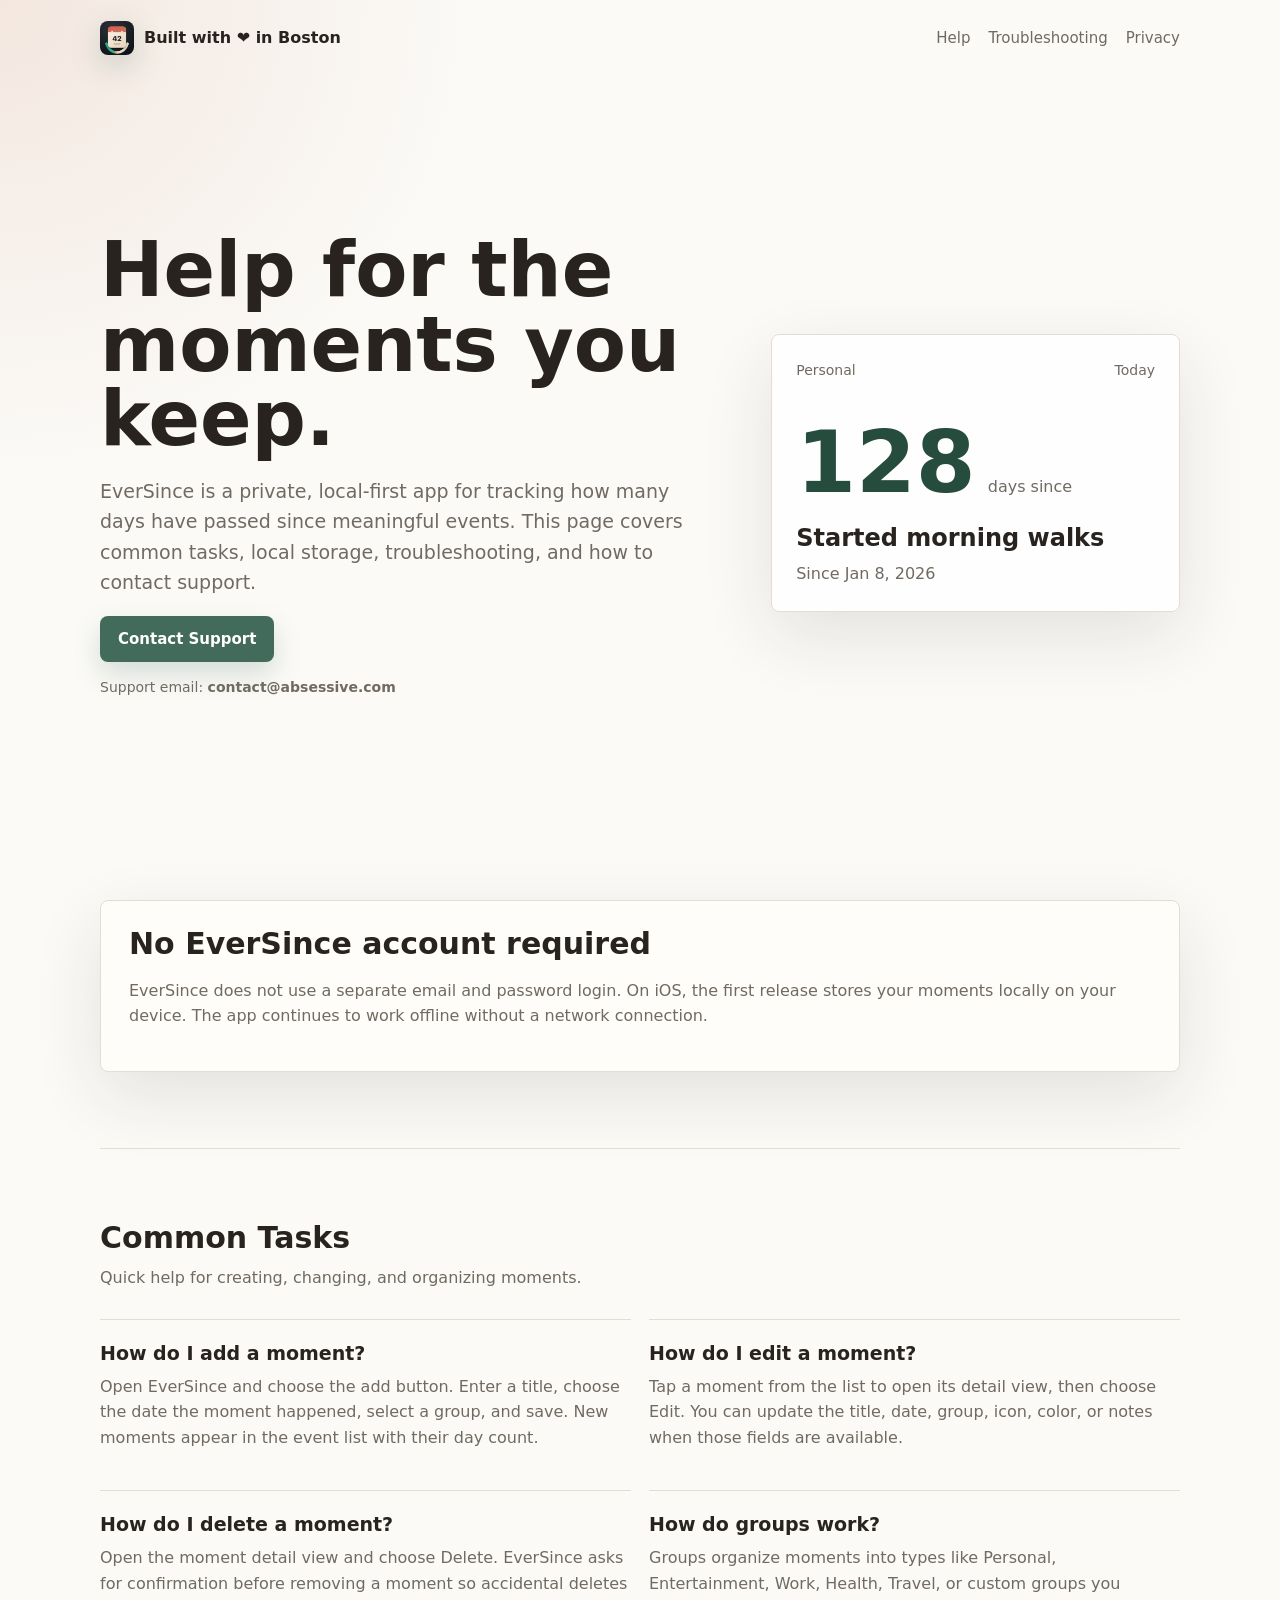
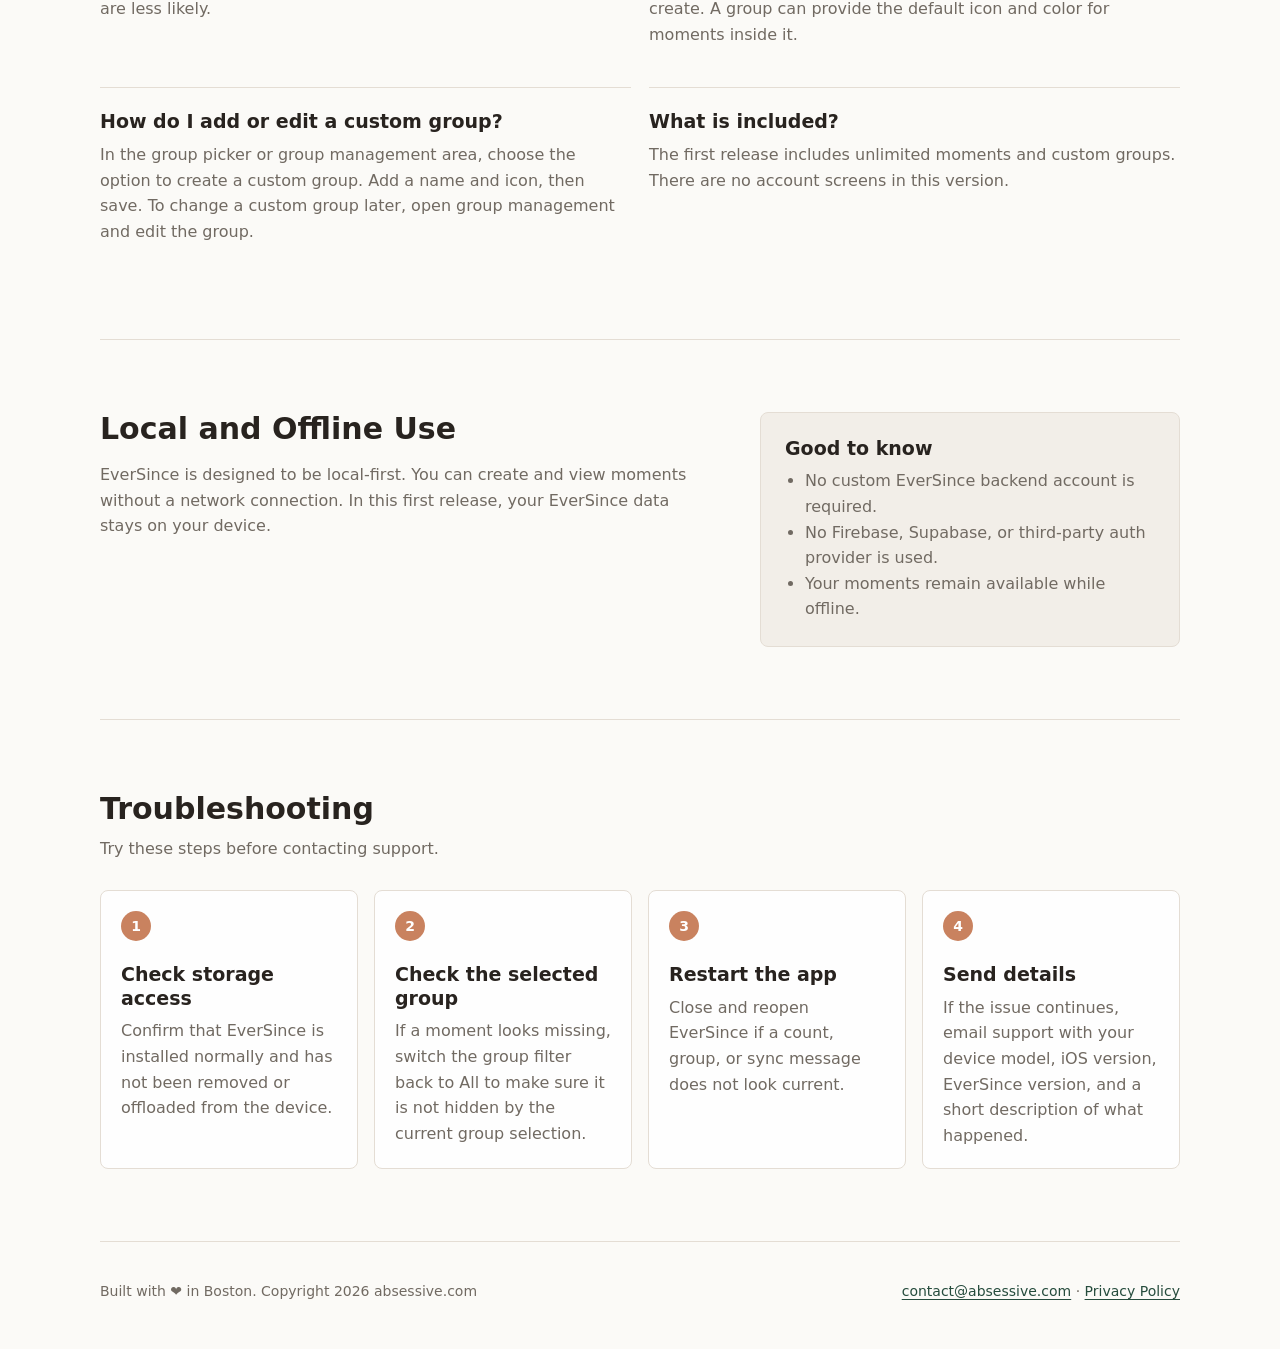
==== index.html @ 7d90e930 "Add EverSince support site" ====
<!doctype html>
<html lang="en">
  <head>
    <meta charset="utf-8">
    <meta name="viewport" content="width=device-width, initial-scale=1">
    <title>Built with Love in Boston</title>
    <meta
      name="description"
      content="Support, FAQs, troubleshooting, and privacy information for EverSince."
    >
    <link rel="icon" type="image/png" href="assets/app-icon.png">
    <link rel="apple-touch-icon" href="assets/app-icon.png">
    <link rel="stylesheet" href="styles.css">
  </head>
  <body>
    <header class="site-header">
      <a class="brand" href="index.html" aria-label="Home">
        <img class="brand-mark" src="assets/app-icon.png" alt="" aria-hidden="true">
        <span>Built with ❤️ in Boston</span>
      </a>
      <nav class="site-nav" aria-label="Support navigation">
        <a href="#help">Help</a>
        <a href="#troubleshooting">Troubleshooting</a>
        <a href="privacy.html">Privacy</a>
      </nav>
    </header>

    <main>
      <section class="hero">
        <div class="hero-copy">
          <h1>Help for the moments you keep.</h1>
          <p>
            EverSince is a private, local-first app for tracking how many days
            have passed since meaningful events. This page covers common tasks,
            local storage, troubleshooting, and how to contact support.
          </p>
          <a class="button" href="mailto:contact@absessive.com">Contact Support</a>
          <p class="support-note">
            Support email: <strong>contact@absessive.com</strong>
          </p>
        </div>
        <div class="app-card" aria-label="Example EverSince event summary">
          <div class="app-card-header">
            <span>Personal</span>
            <span>Today</span>
          </div>
          <div class="counter-row">
            <span class="counter">128</span>
            <span class="counter-label">days since</span>
          </div>
          <h2>Started morning walks</h2>
          <p>Since Jan 8, 2026</p>
        </div>
      </section>

      <section class="notice" aria-labelledby="account-heading">
        <h2 id="account-heading">No EverSince account required</h2>
        <p>
          EverSince does not use a separate email and password login. On iOS,
          the first release stores your moments locally on your device. The app
          continues to work offline without a network connection.
        </p>
      </section>

      <section id="help" class="section">
        <div class="section-heading">
          <h2>Common Tasks</h2>
          <p>Quick help for creating, changing, and organizing moments.</p>
        </div>

        <div class="faq-list">
          <article class="faq-item">
            <h3>How do I add a moment?</h3>
            <p>
              Open EverSince and choose the add button. Enter a title, choose
              the date the moment happened, select a group, and save. New
              moments appear in the event list with their day count.
            </p>
          </article>

          <article class="faq-item">
            <h3>How do I edit a moment?</h3>
            <p>
              Tap a moment from the list to open its detail view, then choose
              Edit. You can update the title, date, group, icon, color, or notes
              when those fields are available.
            </p>
          </article>

          <article class="faq-item">
            <h3>How do I delete a moment?</h3>
            <p>
              Open the moment detail view and choose Delete. EverSince asks for
              confirmation before removing a moment so accidental deletes are
              less likely.
            </p>
          </article>

          <article class="faq-item">
            <h3>How do groups work?</h3>
            <p>
              Groups organize moments into types like Personal, Entertainment,
              Work, Health, Travel, or custom groups you create. A group can
              provide the default icon and color for moments inside it.
            </p>
          </article>

          <article class="faq-item">
            <h3>How do I add or edit a custom group?</h3>
            <p>
              In the group picker or group management area, choose the option to
              create a custom group. Add a name and icon, then save. To change a
              custom group later, open group management and edit the group.
            </p>
          </article>

          <article class="faq-item">
            <h3>What is included?</h3>
            <p>
              The first release includes unlimited moments and custom groups.
              There are no account screens in this version.
            </p>
          </article>
        </div>
      </section>

      <section class="section split">
        <div>
          <h2>Local and Offline Use</h2>
          <p>
            EverSince is designed to be local-first. You can create and view
            moments without a network connection. In this first release, your
            EverSince data stays on your device.
          </p>
        </div>
        <div class="soft-panel">
          <h3>Good to know</h3>
          <ul>
            <li>No custom EverSince backend account is required.</li>
            <li>No Firebase, Supabase, or third-party auth provider is used.</li>
            <li>Your moments remain available while offline.</li>
          </ul>
        </div>
      </section>

      <section id="troubleshooting" class="section">
        <div class="section-heading">
          <h2>Troubleshooting</h2>
          <p>Try these steps before contacting support.</p>
        </div>

        <div class="steps">
          <article>
            <span class="step-number">1</span>
            <h3>Check storage access</h3>
            <p>
              Confirm that EverSince is installed normally and has not been
              removed or offloaded from the device.
            </p>
          </article>
          <article>
            <span class="step-number">2</span>
            <h3>Check the selected group</h3>
            <p>
              If a moment looks missing, switch the group filter back to All to
              make sure it is not hidden by the current group selection.
            </p>
          </article>
          <article>
            <span class="step-number">3</span>
            <h3>Restart the app</h3>
            <p>
              Close and reopen EverSince if a count, group, or sync message does
              not look current.
            </p>
          </article>
          <article>
            <span class="step-number">4</span>
            <h3>Send details</h3>
            <p>
              If the issue continues, email support with your
              device model, iOS version, EverSince version, and a short
              description of what happened.
            </p>
          </article>
        </div>
      </section>
    </main>

    <footer class="site-footer">
      <p>Built with ❤️ in Boston. Copyright 2026 absessive.com</p>
      <p>
        <a href="mailto:contact@absessive.com">contact@absessive.com</a>
        <span aria-hidden="true">·</span>
        <a href="privacy.html">Privacy Policy</a>
      </p>
    </footer>
  </body>
</html>
---- styles.css ----
:root {
  color-scheme: light;
  --bg: #fbfaf7;
  --surface: #ffffff;
  --surface-soft: #f2eee8;
  --text: #28231f;
  --muted: #716a62;
  --border: #e4ddd4;
  --accent: #426b5b;
  --accent-strong: #264c3d;
  --warm: #c9825f;
  --shadow: 0 24px 70px rgba(49, 39, 29, 0.11);
  --radius: 8px;
  --max: 1080px;
}

* {
  box-sizing: border-box;
}

html {
  scroll-behavior: smooth;
}

body {
  margin: 0;
  background:
    radial-gradient(circle at top left, rgba(201, 130, 95, 0.16), transparent 30rem),
    var(--bg);
  color: var(--text);
  font-family:
    ui-sans-serif,
    system-ui,
    -apple-system,
    BlinkMacSystemFont,
    "Segoe UI",
    sans-serif;
  line-height: 1.6;
}

a {
  color: var(--accent-strong);
  text-decoration-thickness: 0.08em;
  text-underline-offset: 0.18em;
}

.site-header,
.site-footer,
main {
  width: min(var(--max), calc(100% - 32px));
  margin-inline: auto;
}

.site-header {
  min-height: 76px;
  display: flex;
  align-items: center;
  justify-content: space-between;
  gap: 24px;
}

.brand {
  display: inline-flex;
  align-items: center;
  gap: 10px;
  color: var(--text);
  font-weight: 720;
  text-decoration: none;
}

.brand-mark {
  width: 34px;
  height: 34px;
  display: block;
  border-radius: 8px;
  object-fit: cover;
  box-shadow: 0 10px 30px rgba(66, 107, 91, 0.24);
}

.site-nav {
  display: flex;
  align-items: center;
  gap: 18px;
  font-size: 15px;
}

.site-nav a {
  color: var(--muted);
  text-decoration: none;
}

.site-nav a:hover,
.site-nav a[aria-current="page"] {
  color: var(--text);
}

.hero {
  min-height: calc(100svh - 76px);
  display: grid;
  grid-template-columns: minmax(0, 1.08fr) minmax(320px, 0.72fr);
  align-items: center;
  gap: 58px;
  padding: 42px 0 72px;
}

.hero-copy h1,
.policy-hero h1 {
  margin: 0;
  max-width: 760px;
  font-size: clamp(42px, 7vw, 76px);
  line-height: 0.98;
  letter-spacing: 0;
}

.hero-copy p,
.policy-hero p {
  max-width: 650px;
  color: var(--muted);
  font-size: 19px;
}

.button {
  display: inline-flex;
  align-items: center;
  min-height: 46px;
  padding: 0 18px;
  border-radius: 8px;
  background: var(--accent);
  color: #fff;
  font-size: 15px;
  font-weight: 700;
  text-decoration: none;
  box-shadow: 0 12px 28px rgba(66, 107, 91, 0.2);
}

.button:hover {
  background: var(--accent-strong);
}

.support-note {
  margin-top: 14px;
  font-size: 14px !important;
}

.app-card,
.notice,
.soft-panel,
.steps article {
  border: 1px solid var(--border);
  border-radius: var(--radius);
  background: rgba(255, 255, 255, 0.84);
  box-shadow: var(--shadow);
}

.app-card {
  padding: 24px;
}

.app-card-header {
  display: flex;
  justify-content: space-between;
  gap: 16px;
  color: var(--muted);
  font-size: 14px;
}

.counter-row {
  display: flex;
  align-items: baseline;
  gap: 12px;
  margin-top: 42px;
}

.counter {
  color: var(--accent-strong);
  font-size: 86px;
  font-weight: 760;
  line-height: 0.9;
}

.counter-label {
  color: var(--muted);
  font-size: 16px;
}

.app-card h2 {
  margin: 18px 0 4px;
  font-size: 24px;
}

.app-card p {
  margin: 0;
  color: var(--muted);
}

.notice {
  padding: 26px 28px;
  margin-bottom: 76px;
  background: #fffdf9;
}

.notice h2,
.section h2,
.policy-section h2 {
  margin: 0 0 10px;
  font-size: 30px;
  line-height: 1.15;
  letter-spacing: 0;
}

.notice p,
.section p,
.policy-section p,
.soft-panel li {
  color: var(--muted);
}

.section {
  padding: 72px 0;
  border-top: 1px solid var(--border);
}

.section-heading {
  max-width: 620px;
  margin-bottom: 28px;
}

.section-heading p {
  margin-top: 0;
}

.faq-list {
  display: grid;
  grid-template-columns: repeat(2, minmax(0, 1fr));
  gap: 18px;
}

.faq-item {
  padding: 22px 0;
  border-top: 1px solid var(--border);
}

.faq-item h3,
.soft-panel h3,
.steps h3 {
  margin: 0 0 8px;
  font-size: 19px;
  line-height: 1.25;
}

.faq-item p,
.steps p,
.soft-panel ul {
  margin: 0;
}

.split {
  display: grid;
  grid-template-columns: minmax(0, 1fr) minmax(280px, 420px);
  gap: 46px;
  align-items: start;
}

.soft-panel {
  padding: 24px;
  box-shadow: none;
  background: var(--surface-soft);
}

.soft-panel ul {
  padding-left: 20px;
}

.steps {
  display: grid;
  grid-template-columns: repeat(4, minmax(0, 1fr));
  gap: 16px;
}

.steps article {
  padding: 20px;
  box-shadow: none;
}

.step-number {
  display: inline-grid;
  width: 30px;
  height: 30px;
  margin-bottom: 22px;
  place-items: center;
  border-radius: 50%;
  background: var(--warm);
  color: #fff;
  font-weight: 760;
  font-size: 14px;
}

.policy {
  max-width: 820px;
}

.policy-hero {
  padding: 72px 0 42px;
}

.updated {
  font-size: 15px !important;
}

.policy-section {
  padding: 34px 0;
  border-top: 1px solid var(--border);
}

.site-footer {
  display: flex;
  justify-content: space-between;
  gap: 20px;
  padding: 38px 0 46px;
  border-top: 1px solid var(--border);
  color: var(--muted);
  font-size: 14px;
}

.site-footer p {
  margin: 0;
}

@media (max-width: 780px) {
  .site-header,
  .site-footer {
    align-items: flex-start;
    flex-direction: column;
  }

  .site-header {
    padding: 18px 0;
  }

  .site-nav {
    flex-wrap: wrap;
  }

  .hero,
  .split {
    grid-template-columns: 1fr;
  }

  .hero {
    min-height: 0;
    padding-top: 42px;
    gap: 34px;
  }

  .hero-copy h1,
  .policy-hero h1 {
    font-size: 46px;
  }

  .faq-list,
  .steps {
    grid-template-columns: 1fr;
  }

  .notice {
    margin-bottom: 36px;
  }
}
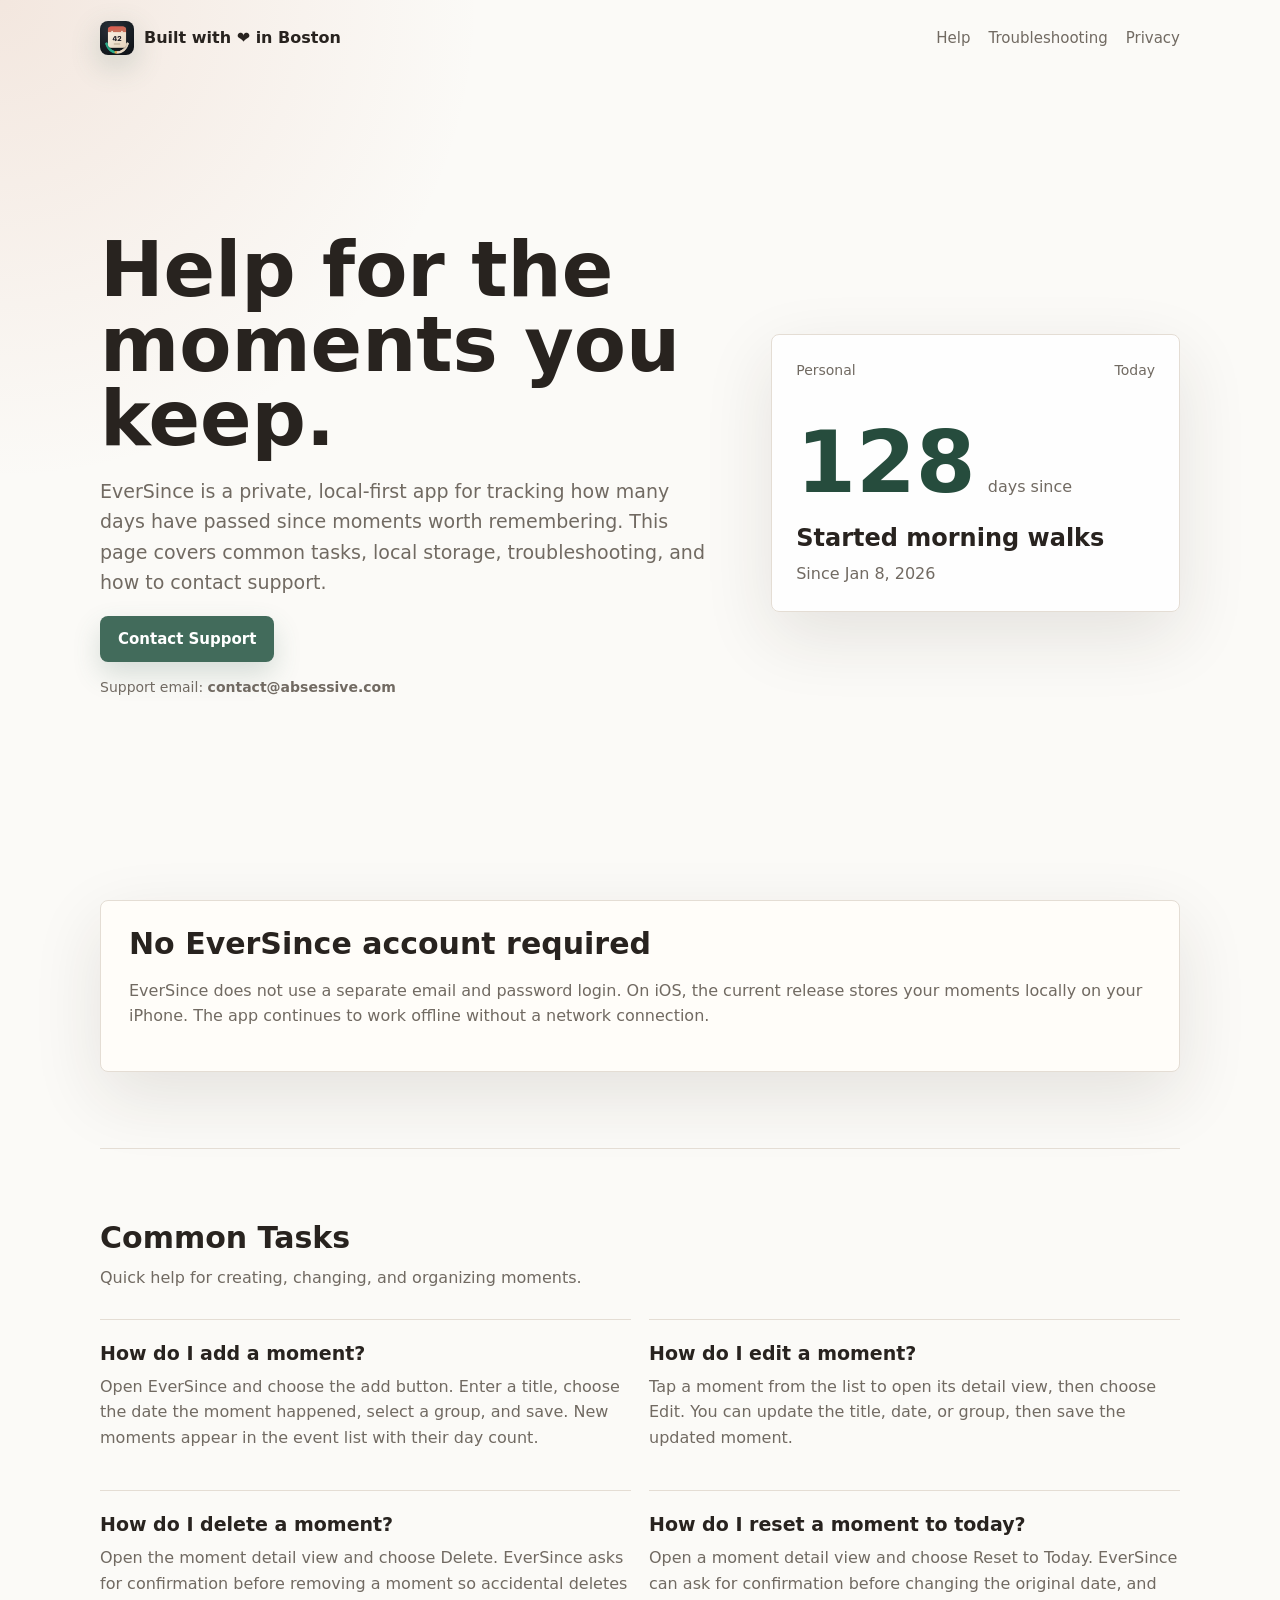
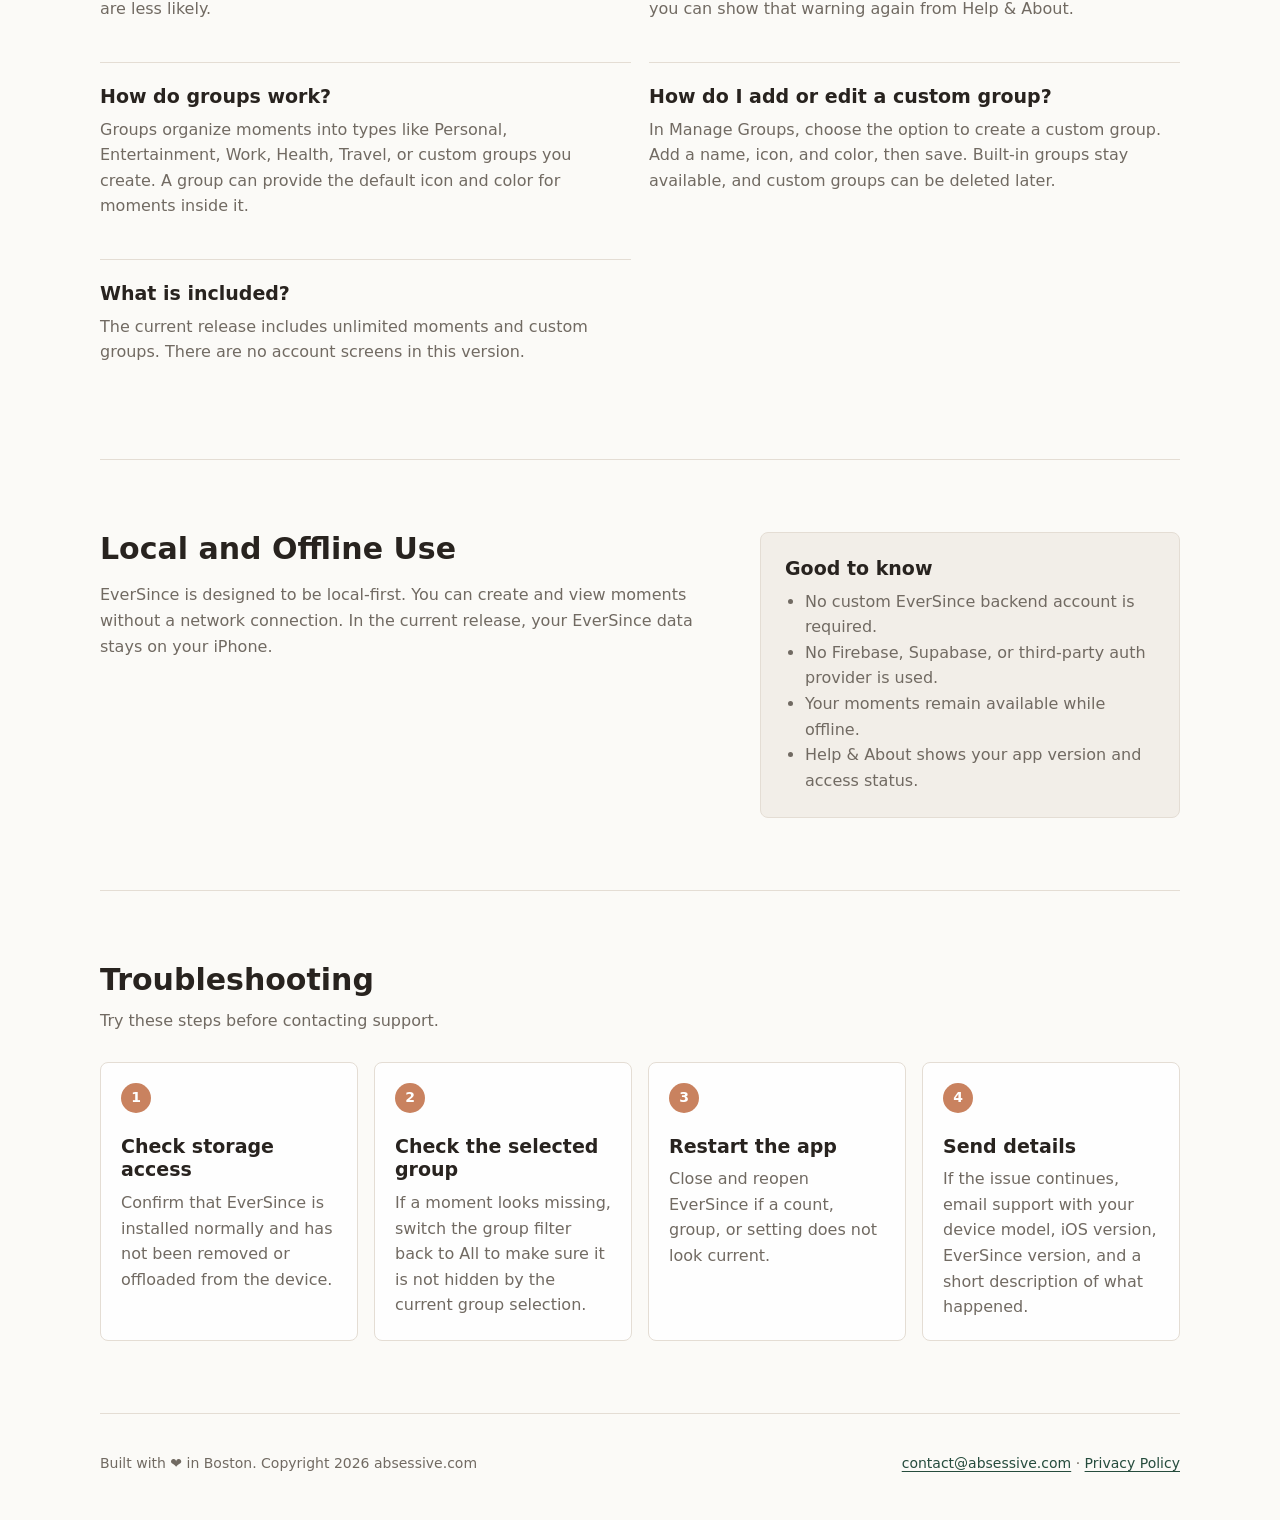
==== commit 2ff312a5: "Update support copy from app changes" ====
--- a/index.html
+++ b/index.html
@@ -31,8 +31,9 @@
           <h1>Help for the moments you keep.</h1>
           <p>
             EverSince is a private, local-first app for tracking how many days
-            have passed since meaningful events. This page covers common tasks,
-            local storage, troubleshooting, and how to contact support.
+            have passed since moments worth remembering. This page covers
+            common tasks, local storage, troubleshooting, and how to contact
+            support.
           </p>
           <a class="button" href="mailto:contact@absessive.com">Contact Support</a>
           <p class="support-note">
@@ -57,8 +58,8 @@
         <h2 id="account-heading">No EverSince account required</h2>
         <p>
           EverSince does not use a separate email and password login. On iOS,
-          the first release stores your moments locally on your device. The app
-          continues to work offline without a network connection.
+          the current release stores your moments locally on your iPhone. The
+          app continues to work offline without a network connection.
         </p>
       </section>
 
@@ -82,8 +83,8 @@
             <h3>How do I edit a moment?</h3>
             <p>
               Tap a moment from the list to open its detail view, then choose
-              Edit. You can update the title, date, group, icon, color, or notes
-              when those fields are available.
+              Edit. You can update the title, date, or group, then save the
+              updated moment.
             </p>
           </article>
 
@@ -97,6 +98,15 @@
           </article>
 
           <article class="faq-item">
+            <h3>How do I reset a moment to today?</h3>
+            <p>
+              Open a moment detail view and choose Reset to Today. EverSince can
+              ask for confirmation before changing the original date, and you
+              can show that warning again from Help & About.
+            </p>
+          </article>
+
+          <article class="faq-item">
             <h3>How do groups work?</h3>
             <p>
               Groups organize moments into types like Personal, Entertainment,
@@ -108,16 +118,16 @@
           <article class="faq-item">
             <h3>How do I add or edit a custom group?</h3>
             <p>
-              In the group picker or group management area, choose the option to
-              create a custom group. Add a name and icon, then save. To change a
-              custom group later, open group management and edit the group.
+              In Manage Groups, choose the option to create a custom group. Add
+              a name, icon, and color, then save. Built-in groups stay
+              available, and custom groups can be deleted later.
             </p>
           </article>
 
           <article class="faq-item">
             <h3>What is included?</h3>
             <p>
-              The first release includes unlimited moments and custom groups.
+              The current release includes unlimited moments and custom groups.
               There are no account screens in this version.
             </p>
           </article>
@@ -129,8 +139,8 @@
           <h2>Local and Offline Use</h2>
           <p>
             EverSince is designed to be local-first. You can create and view
-            moments without a network connection. In this first release, your
-            EverSince data stays on your device.
+            moments without a network connection. In the current release, your
+            EverSince data stays on your iPhone.
           </p>
         </div>
         <div class="soft-panel">
@@ -139,6 +149,7 @@
             <li>No custom EverSince backend account is required.</li>
             <li>No Firebase, Supabase, or third-party auth provider is used.</li>
             <li>Your moments remain available while offline.</li>
+            <li>Help & About shows your app version and access status.</li>
           </ul>
         </div>
       </section>
@@ -170,8 +181,8 @@
             <span class="step-number">3</span>
             <h3>Restart the app</h3>
             <p>
-              Close and reopen EverSince if a count, group, or sync message does
-              not look current.
+              Close and reopen EverSince if a count, group, or setting does not
+              look current.
             </p>
           </article>
           <article>
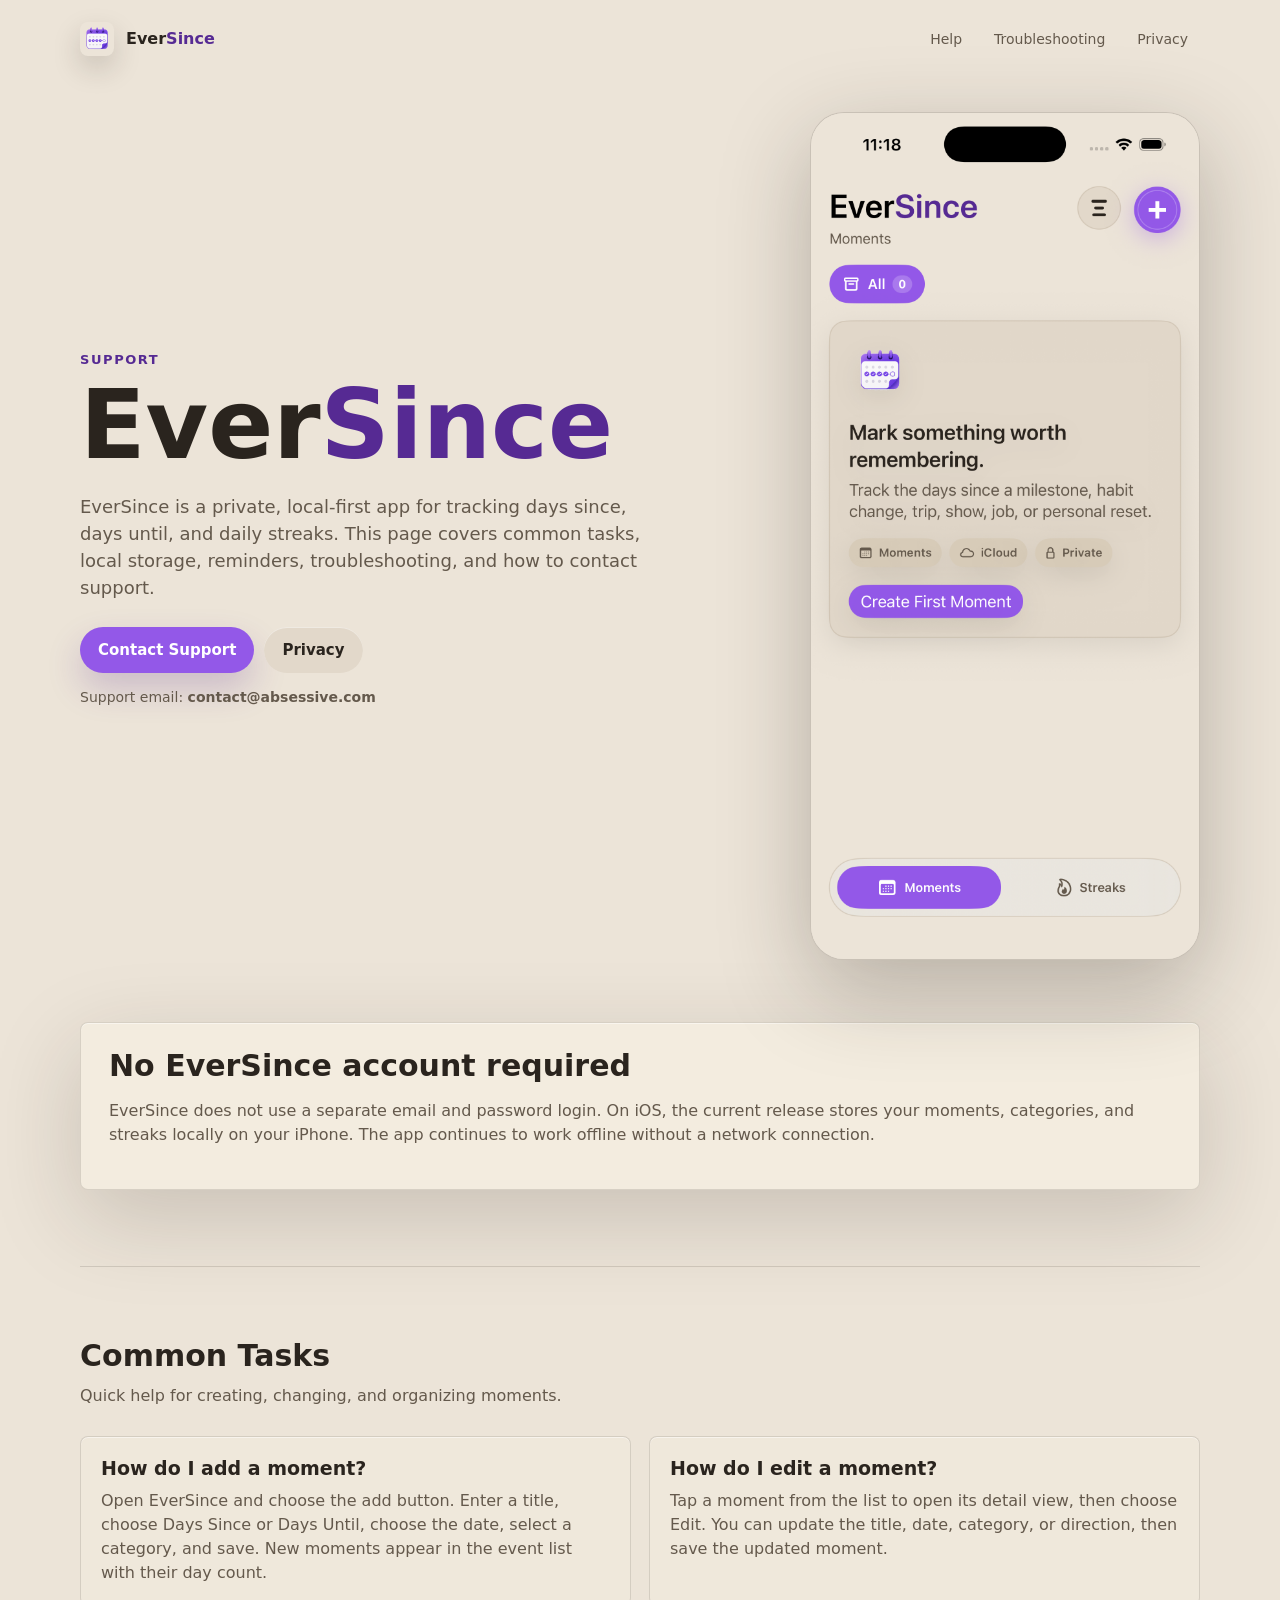
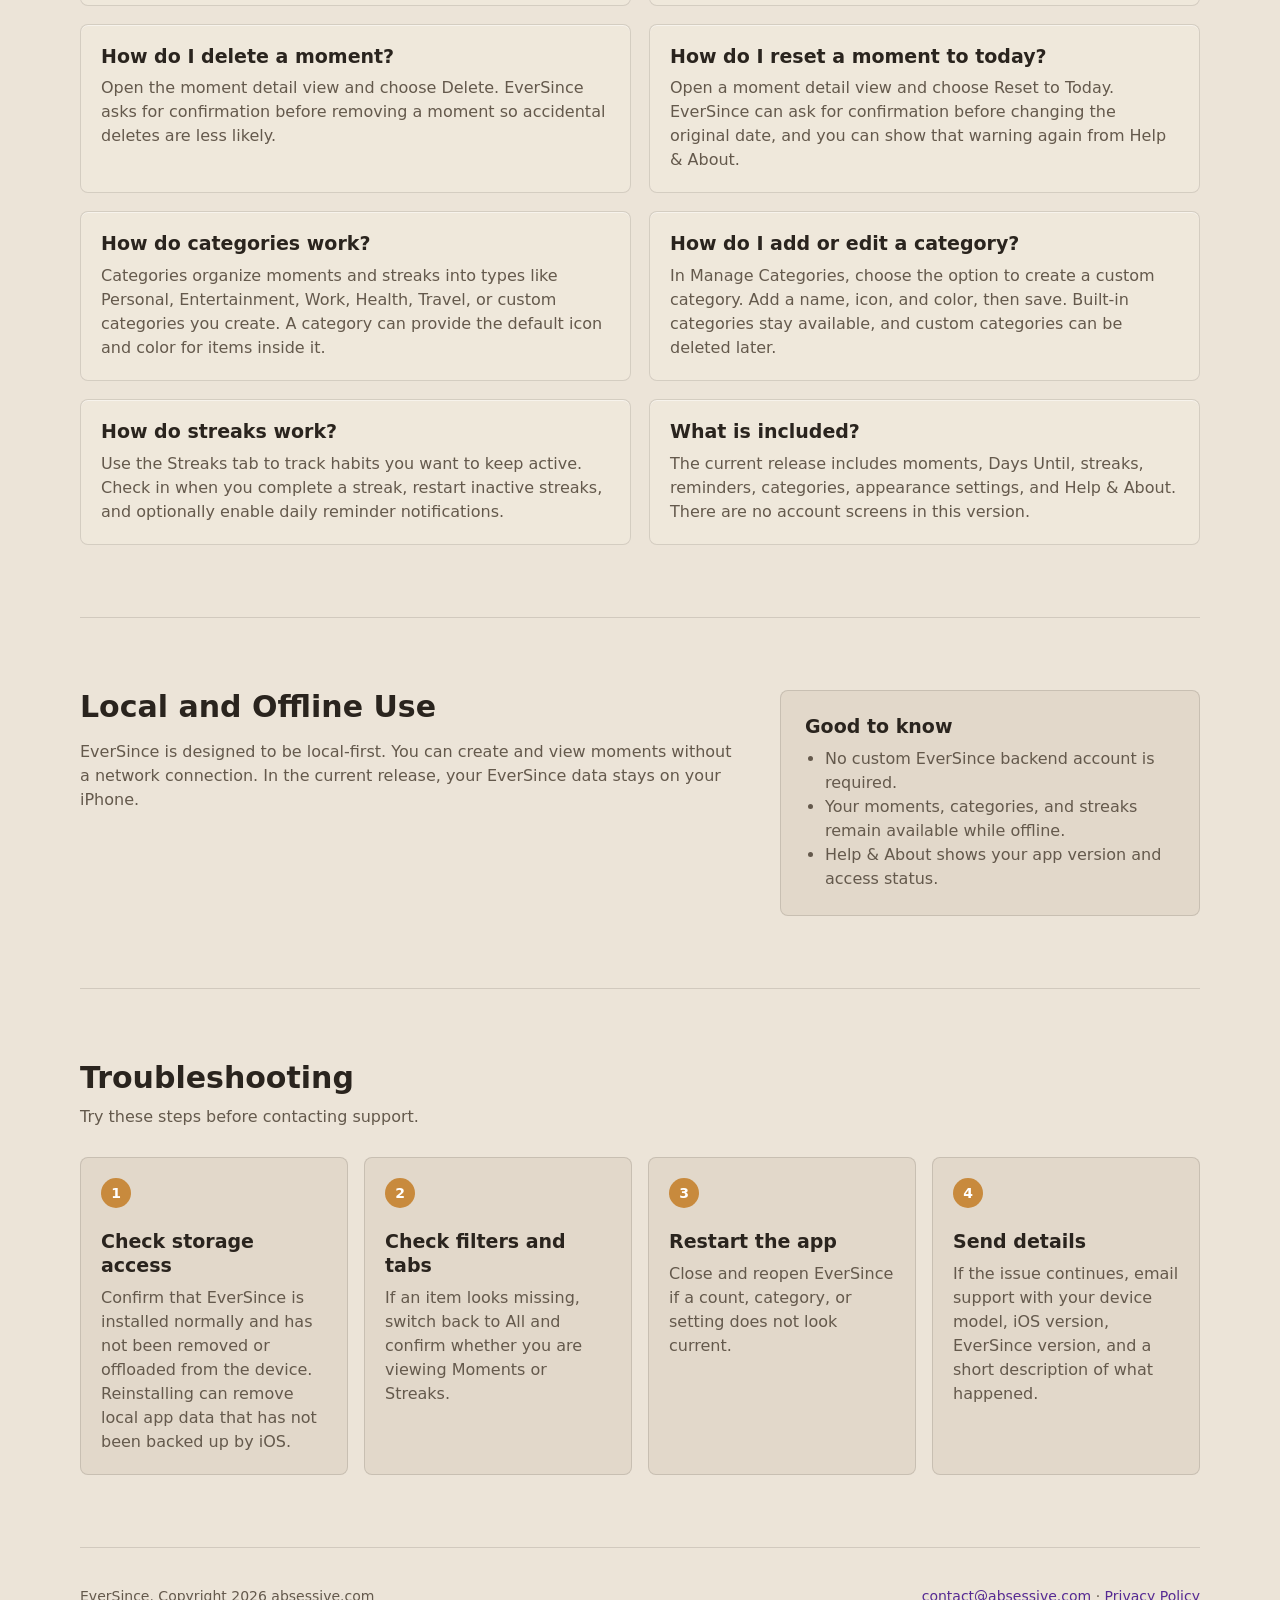
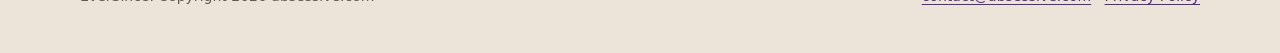
==== commit 48e1c8c2: "chore: update support site for 0.0.2" ====
--- a/index.html
+++ b/index.html
@@ -3,20 +3,23 @@
   <head>
     <meta charset="utf-8">
     <meta name="viewport" content="width=device-width, initial-scale=1">
-    <title>Built with Love in Boston</title>
+    <title>EverSince Support</title>
     <meta
       name="description"
       content="Support, FAQs, troubleshooting, and privacy information for EverSince."
     >
-    <link rel="icon" type="image/png" href="assets/app-icon.png">
-    <link rel="apple-touch-icon" href="assets/app-icon.png">
+    <link rel="shortcut icon" href="favicon.ico?v=20260529">
+    <link rel="icon" href="favicon.ico?v=20260529" sizes="32x32">
+    <link rel="icon" type="image/png" sizes="32x32" href="assets/favicon-32.png?v=20260529">
+    <link rel="icon" type="image/png" sizes="1024x1024" href="assets/app-icon.png?v=20260529">
+    <link rel="apple-touch-icon" sizes="180x180" href="assets/apple-touch-icon.png?v=20260529">
     <link rel="stylesheet" href="styles.css">
   </head>
   <body>
     <header class="site-header">
       <a class="brand" href="index.html" aria-label="Home">
         <img class="brand-mark" src="assets/app-icon.png" alt="" aria-hidden="true">
-        <span>Built with ❤️ in Boston</span>
+        <span class="wordmark"><span>Ever</span><span>Since</span></span>
       </a>
       <nav class="site-nav" aria-label="Support navigation">
         <a href="#help">Help</a>
@@ -28,29 +31,26 @@
     <main>
       <section class="hero">
         <div class="hero-copy">
-          <h1>Help for the moments you keep.</h1>
+          <p class="eyebrow">Support</p>
+          <h1><span>Ever</span><span>Since</span></h1>
           <p>
-            EverSince is a private, local-first app for tracking how many days
-            have passed since moments worth remembering. This page covers
-            common tasks, local storage, troubleshooting, and how to contact
+            EverSince is a private, local-first app for tracking days since,
+            days until, and daily streaks. This page covers common tasks,
+            local storage, reminders, troubleshooting, and how to contact
             support.
           </p>
-          <a class="button" href="mailto:contact@absessive.com">Contact Support</a>
-          <p class="support-note">
-            Support email: <strong>contact@absessive.com</strong>
-          </p>
-        </div>
-        <div class="app-card" aria-label="Example EverSince event summary">
-          <div class="app-card-header">
-            <span>Personal</span>
-            <span>Today</span>
+          <div class="hero-actions">
+            <a class="button" href="mailto:contact@absessive.com?subject=EverSince%20support">Contact Support</a>
+            <a class="button button-secondary" href="privacy.html">Privacy</a>
           </div>
-          <div class="counter-row">
-            <span class="counter">128</span>
-            <span class="counter-label">days since</span>
-          </div>
-          <h2>Started morning walks</h2>
-          <p>Since Jan 8, 2026</p>
+          <p class="support-note">Support email: <strong>contact@absessive.com</strong></p>
+        </div>
+        <div class="phone-frame">
+          <img
+            class="app-preview-image"
+            src="assets/app-preview.png"
+            alt="EverSince iOS app showing the Moments tab with the current EverSince wordmark, empty-state card, and bottom tab bar."
+          >
         </div>
       </section>
 
@@ -58,8 +58,9 @@
         <h2 id="account-heading">No EverSince account required</h2>
         <p>
           EverSince does not use a separate email and password login. On iOS,
-          the current release stores your moments locally on your iPhone. The
-          app continues to work offline without a network connection.
+          the current release stores your moments, categories, and streaks
+          locally on your iPhone. The app continues to work offline without a
+          network connection.
         </p>
       </section>
 
@@ -74,8 +75,8 @@
             <h3>How do I add a moment?</h3>
             <p>
               Open EverSince and choose the add button. Enter a title, choose
-              the date the moment happened, select a group, and save. New
-              moments appear in the event list with their day count.
+              Days Since or Days Until, choose the date, select a category, and
+              save. New moments appear in the event list with their day count.
             </p>
           </article>
 
@@ -83,8 +84,8 @@
             <h3>How do I edit a moment?</h3>
             <p>
               Tap a moment from the list to open its detail view, then choose
-              Edit. You can update the title, date, or group, then save the
-              updated moment.
+              Edit. You can update the title, date, category, or direction,
+              then save the updated moment.
             </p>
           </article>
 
@@ -102,32 +103,44 @@
             <p>
               Open a moment detail view and choose Reset to Today. EverSince can
               ask for confirmation before changing the original date, and you
-              can show that warning again from Help & About.
-            </p>
-          </article>
-
-          <article class="faq-item">
-            <h3>How do groups work?</h3>
-            <p>
-              Groups organize moments into types like Personal, Entertainment,
-              Work, Health, Travel, or custom groups you create. A group can
-              provide the default icon and color for moments inside it.
-            </p>
-          </article>
-
-          <article class="faq-item">
-            <h3>How do I add or edit a custom group?</h3>
-            <p>
-              In Manage Groups, choose the option to create a custom group. Add
-              a name, icon, and color, then save. Built-in groups stay
-              available, and custom groups can be deleted later.
+              can show that warning again from Help &amp; About.
+            </p>
+          </article>
+
+          <article class="faq-item">
+            <h3>How do categories work?</h3>
+            <p>
+              Categories organize moments and streaks into types like Personal,
+              Entertainment, Work, Health, Travel, or custom categories you
+              create. A category can provide the default icon and color for
+              items inside it.
+            </p>
+          </article>
+
+          <article class="faq-item">
+            <h3>How do I add or edit a category?</h3>
+            <p>
+              In Manage Categories, choose the option to create a custom
+              category. Add a name, icon, and color, then save. Built-in
+              categories stay available, and custom categories can be deleted
+              later.
+            </p>
+          </article>
+
+          <article class="faq-item">
+            <h3>How do streaks work?</h3>
+            <p>
+              Use the Streaks tab to track habits you want to keep active.
+              Check in when you complete a streak, restart inactive streaks,
+              and optionally enable daily reminder notifications.
             </p>
           </article>
 
           <article class="faq-item">
             <h3>What is included?</h3>
             <p>
-              The current release includes unlimited moments and custom groups.
+              The current release includes moments, Days Until, streaks,
+              reminders, categories, appearance settings, and Help &amp; About.
               There are no account screens in this version.
             </p>
           </article>
@@ -147,9 +160,8 @@
           <h3>Good to know</h3>
           <ul>
             <li>No custom EverSince backend account is required.</li>
-            <li>No Firebase, Supabase, or third-party auth provider is used.</li>
-            <li>Your moments remain available while offline.</li>
-            <li>Help & About shows your app version and access status.</li>
+            <li>Your moments, categories, and streaks remain available while offline.</li>
+            <li>Help &amp; About shows your app version and access status.</li>
           </ul>
         </div>
       </section>
@@ -166,22 +178,23 @@
             <h3>Check storage access</h3>
             <p>
               Confirm that EverSince is installed normally and has not been
-              removed or offloaded from the device.
+              removed or offloaded from the device. Reinstalling can remove
+              local app data that has not been backed up by iOS.
             </p>
           </article>
           <article>
             <span class="step-number">2</span>
-            <h3>Check the selected group</h3>
-            <p>
-              If a moment looks missing, switch the group filter back to All to
-              make sure it is not hidden by the current group selection.
+            <h3>Check filters and tabs</h3>
+            <p>
+              If an item looks missing, switch back to All and confirm whether
+              you are viewing Moments or Streaks.
             </p>
           </article>
           <article>
             <span class="step-number">3</span>
             <h3>Restart the app</h3>
             <p>
-              Close and reopen EverSince if a count, group, or setting does not
+              Close and reopen EverSince if a count, category, or setting does not
               look current.
             </p>
           </article>
@@ -199,9 +212,9 @@
     </main>
 
     <footer class="site-footer">
-      <p>Built with ❤️ in Boston. Copyright 2026 absessive.com</p>
+      <p>EverSince. Copyright 2026 absessive.com</p>
       <p>
-        <a href="mailto:contact@absessive.com">contact@absessive.com</a>
+        <a href="mailto:contact@absessive.com?subject=EverSince%20support">contact@absessive.com</a>
         <span aria-hidden="true">·</span>
         <a href="privacy.html">Privacy Policy</a>
       </p>
--- a/styles.css
+++ b/styles.css
@@ -1,17 +1,29 @@
 :root {
   color-scheme: light;
-  --bg: #fbfaf7;
-  --surface: #ffffff;
-  --surface-soft: #f2eee8;
-  --text: #28231f;
-  --muted: #716a62;
-  --border: #e4ddd4;
-  --accent: #426b5b;
-  --accent-strong: #264c3d;
-  --warm: #c9825f;
-  --shadow: 0 24px 70px rgba(49, 39, 29, 0.11);
+  --bg: #ece4d8;
+  --bg-elevated: #f3ecdf;
+  --surface: #e2d8ca;
+  --surface-2: #d8ccb9;
+  --surface-3: #cdbda8;
+  --text: #2a241e;
+  --muted: #64594c;
+  --subtle: #8c7e6c;
+  --border: rgba(42, 36, 30, 0.14);
+  --border-strong: #b9a993;
+  --accent: #9358e8;
+  --accent-strong: #562a93;
+  --accent-muted: rgba(147, 88, 232, 0.14);
+  --warning: #c88a3d;
+  --danger: #9f4e3d;
+  --success: #6f9a45;
+  --ink: #0d0d0b;
+  --dark-surface: #171714;
+  --dark-surface-2: #1f1e1a;
+  --dark-border: rgba(231, 223, 209, 0.1);
+  --shadow: 0 28px 90px rgba(42, 36, 30, 0.18);
+  --inset: inset 0 1px 0 rgba(255, 255, 255, 0.45);
   --radius: 8px;
-  --max: 1080px;
+  --max: 1120px;
 }
 
 * {
@@ -24,18 +36,16 @@
 
 body {
   margin: 0;
-  background:
-    radial-gradient(circle at top left, rgba(201, 130, 95, 0.16), transparent 30rem),
-    var(--bg);
+  background: var(--bg);
   color: var(--text);
   font-family:
-    ui-sans-serif,
-    system-ui,
     -apple-system,
     BlinkMacSystemFont,
+    system-ui,
+    ui-sans-serif,
     "Segoe UI",
     sans-serif;
-  line-height: 1.6;
+  line-height: 1.5;
 }
 
 a {
@@ -52,7 +62,7 @@
 }
 
 .site-header {
-  min-height: 76px;
+  min-height: 78px;
   display: flex;
   align-items: center;
   justify-content: space-between;
@@ -62,9 +72,9 @@
 .brand {
   display: inline-flex;
   align-items: center;
-  gap: 10px;
+  gap: 12px;
   color: var(--text);
-  font-weight: 720;
+  font-weight: 700;
   text-decoration: none;
 }
 
@@ -74,17 +84,35 @@
   display: block;
   border-radius: 8px;
   object-fit: cover;
-  box-shadow: 0 10px 30px rgba(66, 107, 91, 0.24);
+  box-shadow: 0 12px 28px rgba(42, 36, 30, 0.18);
+}
+
+.wordmark,
+.mini-wordmark,
+.hero-copy h1 {
+  font-weight: 700;
+  letter-spacing: 0;
+}
+
+.wordmark span:last-child,
+.mini-wordmark span:last-child,
+.hero-copy h1 span:last-child {
+  color: var(--accent-strong);
 }
 
 .site-nav {
   display: flex;
   align-items: center;
-  gap: 18px;
-  font-size: 15px;
+  gap: 8px;
+  font-size: 14px;
 }
 
 .site-nav a {
+  min-height: 36px;
+  display: inline-flex;
+  align-items: center;
+  padding: 0 12px;
+  border-radius: 999px;
   color: var(--muted);
   text-decoration: none;
 }
@@ -92,23 +120,24 @@
 .site-nav a:hover,
 .site-nav a[aria-current="page"] {
   color: var(--text);
+  background: var(--surface);
 }
 
 .hero {
-  min-height: calc(100svh - 76px);
+  min-height: calc(100svh - 78px);
   display: grid;
-  grid-template-columns: minmax(0, 1.08fr) minmax(320px, 0.72fr);
-  align-items: center;
-  gap: 58px;
-  padding: 42px 0 72px;
+  grid-template-columns: minmax(0, 1fr) minmax(320px, 0.82fr);
+  align-items: center;
+  gap: 52px;
+  padding: 34px 0 62px;
 }
 
 .hero-copy h1,
 .policy-hero h1 {
   margin: 0;
   max-width: 760px;
-  font-size: clamp(42px, 7vw, 76px);
-  line-height: 0.98;
+  font-size: clamp(54px, 8vw, 96px);
+  line-height: 1.02;
   letter-spacing: 0;
 }
 
@@ -116,25 +145,52 @@
 .policy-hero p {
   max-width: 650px;
   color: var(--muted);
-  font-size: 19px;
+  font-size: 18px;
+}
+
+.eyebrow {
+  margin: 0 0 8px;
+  color: var(--accent-strong) !important;
+  font-size: 13px !important;
+  font-weight: 700;
+  text-transform: uppercase;
+  letter-spacing: 0.12em;
+}
+
+.hero-actions {
+  display: flex;
+  flex-wrap: wrap;
+  gap: 10px;
+  margin-top: 26px;
 }
 
 .button {
   display: inline-flex;
   align-items: center;
+  justify-content: center;
   min-height: 46px;
   padding: 0 18px;
-  border-radius: 8px;
+  border-radius: 999px;
   background: var(--accent);
   color: #fff;
   font-size: 15px;
   font-weight: 700;
   text-decoration: none;
-  box-shadow: 0 12px 28px rgba(66, 107, 91, 0.2);
+  box-shadow: 0 16px 34px rgba(86, 42, 147, 0.22);
 }
 
 .button:hover {
   background: var(--accent-strong);
+}
+
+.button-secondary {
+  background: var(--surface);
+  color: var(--text);
+  box-shadow: var(--inset);
+}
+
+.button-secondary:hover {
+  background: var(--surface-2);
 }
 
 .support-note {
@@ -142,61 +198,39 @@
   font-size: 14px !important;
 }
 
-.app-card,
+.phone-frame,
 .notice,
 .soft-panel,
 .steps article {
   border: 1px solid var(--border);
   border-radius: var(--radius);
-  background: rgba(255, 255, 255, 0.84);
-  box-shadow: var(--shadow);
-}
-
-.app-card {
-  padding: 24px;
-}
-
-.app-card-header {
-  display: flex;
-  justify-content: space-between;
-  gap: 16px;
-  color: var(--muted);
-  font-size: 14px;
-}
-
-.counter-row {
-  display: flex;
-  align-items: baseline;
-  gap: 12px;
-  margin-top: 42px;
-}
-
-.counter {
-  color: var(--accent-strong);
-  font-size: 86px;
-  font-weight: 760;
-  line-height: 0.9;
-}
-
-.counter-label {
-  color: var(--muted);
-  font-size: 16px;
-}
-
-.app-card h2 {
-  margin: 18px 0 4px;
-  font-size: 24px;
-}
-
-.app-card p {
-  margin: 0;
-  color: var(--muted);
+  background: var(--bg-elevated);
+  box-shadow: var(--shadow), var(--inset);
+}
+
+.phone-frame {
+  justify-self: end;
+  width: min(100%, 390px);
+  aspect-ratio: 1206 / 2622;
+  padding: 0;
+  border: 1px solid rgba(42, 36, 30, 0.18);
+  border-radius: 34px;
+  background: var(--bg);
+  box-shadow: 0 28px 90px rgba(42, 36, 30, 0.28);
+  overflow: hidden;
+}
+
+.app-preview-image {
+  width: 100%;
+  height: 100%;
+  display: block;
+  object-fit: cover;
 }
 
 .notice {
   padding: 26px 28px;
   margin-bottom: 76px;
-  background: #fffdf9;
+  background: var(--bg-elevated);
 }
 
 .notice h2,
@@ -236,8 +270,12 @@
 }
 
 .faq-item {
-  padding: 22px 0;
-  border-top: 1px solid var(--border);
+  min-height: 100%;
+  padding: 20px;
+  border: 1px solid var(--border);
+  border-radius: var(--radius);
+  background: rgba(243, 236, 223, 0.55);
+  box-shadow: var(--inset);
 }
 
 .faq-item h3,
@@ -264,7 +302,7 @@
 .soft-panel {
   padding: 24px;
   box-shadow: none;
-  background: var(--surface-soft);
+  background: var(--surface);
 }
 
 .soft-panel ul {
@@ -280,6 +318,7 @@
 .steps article {
   padding: 20px;
   box-shadow: none;
+  background: var(--surface);
 }
 
 .step-number {
@@ -289,7 +328,7 @@
   margin-bottom: 22px;
   place-items: center;
   border-radius: 50%;
-  background: var(--warm);
+  background: var(--warning);
   color: #fff;
   font-weight: 760;
   font-size: 14px;
@@ -354,7 +393,7 @@
 
   .hero-copy h1,
   .policy-hero h1 {
-    font-size: 46px;
+    font-size: 52px;
   }
 
   .faq-list,
@@ -362,7 +401,46 @@
     grid-template-columns: 1fr;
   }
 
+  .phone-frame {
+    justify-self: stretch;
+  }
+
   .notice {
     margin-bottom: 36px;
   }
 }
+
+@media (prefers-color-scheme: dark) {
+  :root {
+    color-scheme: dark;
+    --bg: #0d0d0b;
+    --bg-elevated: #12120f;
+    --surface: #171714;
+    --surface-2: #1f1e1a;
+    --surface-3: #282620;
+    --text: #e7dfd1;
+    --muted: #a59b8b;
+    --subtle: #6e685e;
+    --border: rgba(231, 223, 209, 0.1);
+    --border-strong: #34312b;
+    --accent-strong: #b88cff;
+    --shadow: 0 28px 90px rgba(0, 0, 0, 0.55);
+    --inset: inset 0 1px 0 rgba(255, 255, 255, 0.06);
+  }
+
+  .brand-mark {
+    box-shadow: 0 12px 28px rgba(0, 0, 0, 0.45);
+  }
+
+  .phone-frame {
+    border-color: var(--border-strong);
+  }
+
+  .button-secondary {
+    color: var(--text);
+  }
+
+  .faq-item {
+    background: rgba(31, 30, 26, 0.62);
+  }
+}
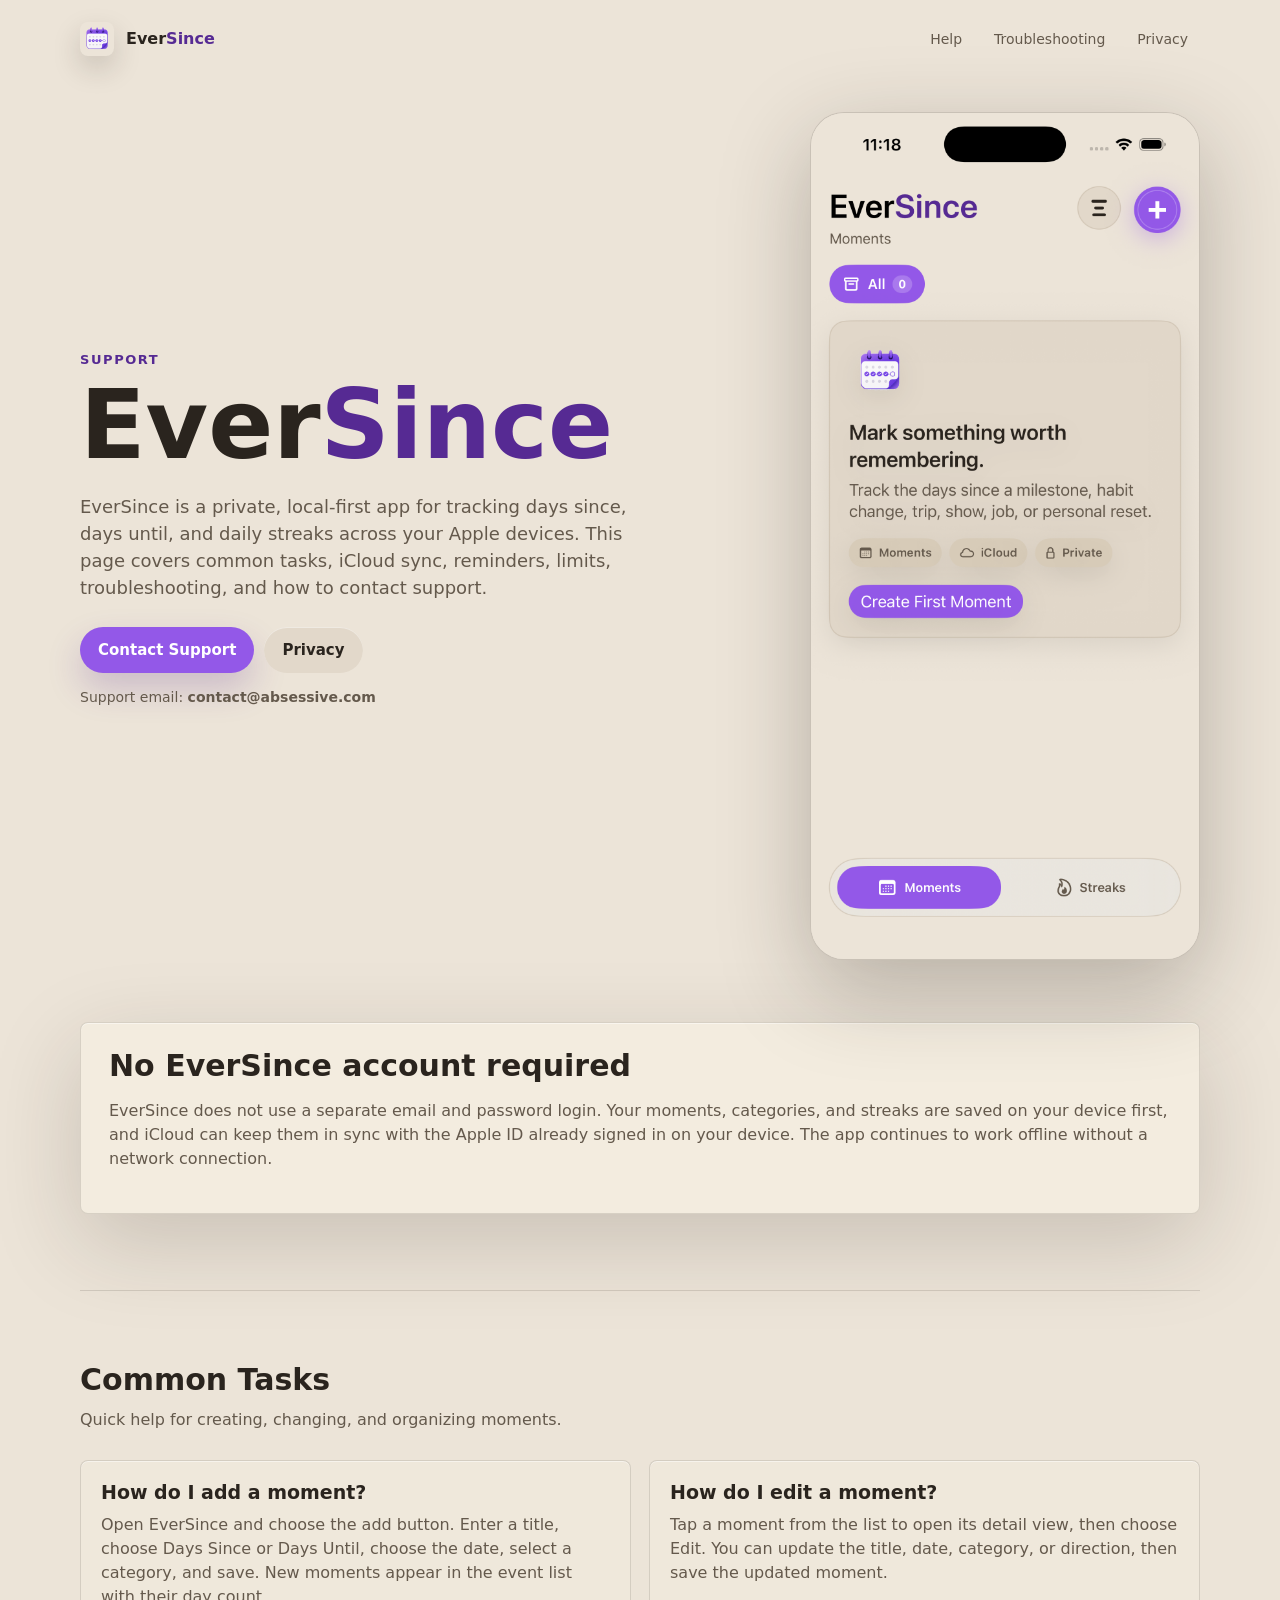
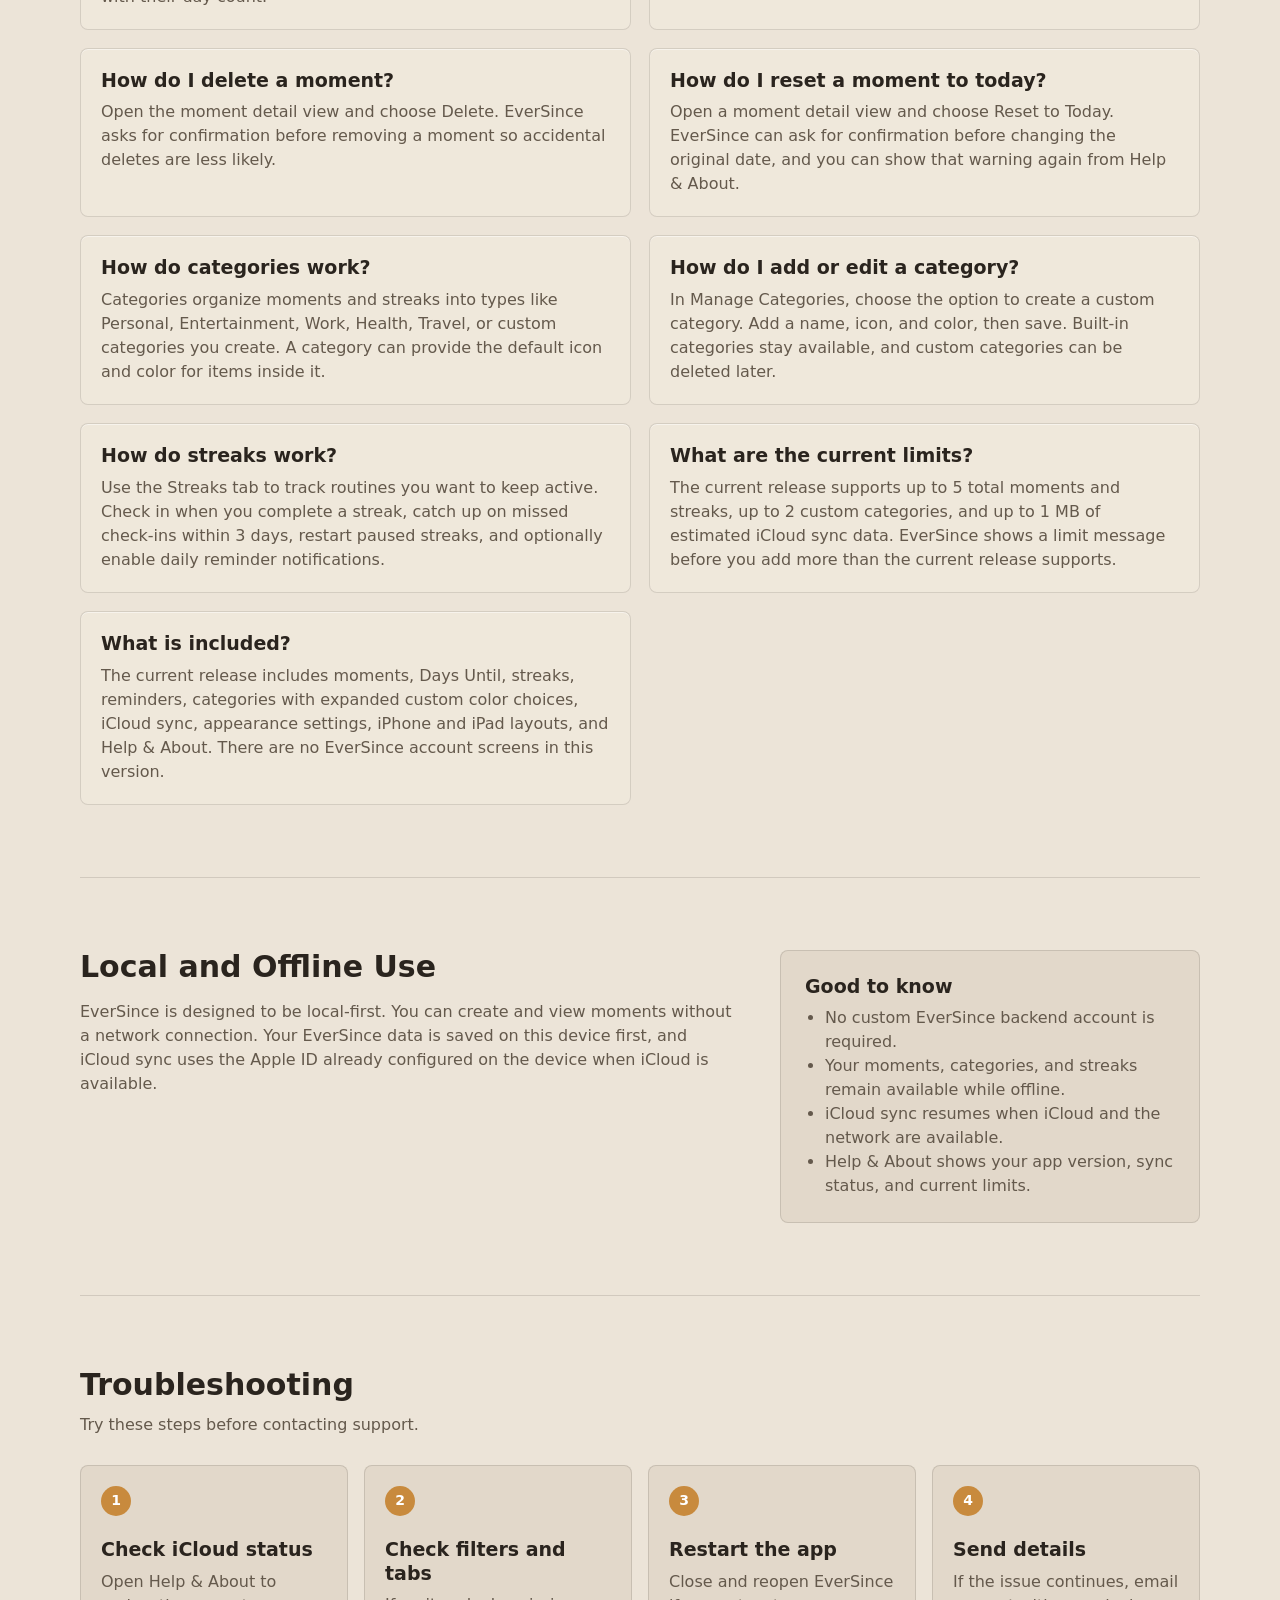
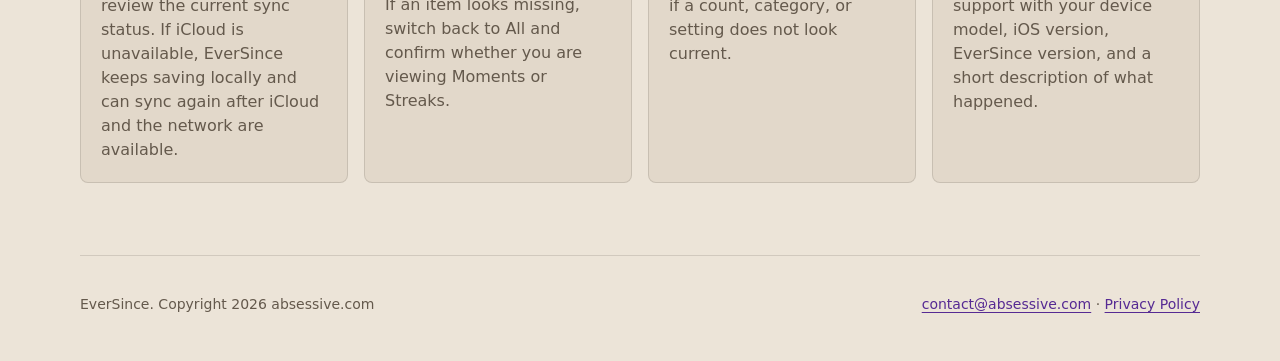
==== commit 338fc745: "chore: update support site for 0.0.3" ====
--- a/index.html
+++ b/index.html
@@ -35,9 +35,9 @@
           <h1><span>Ever</span><span>Since</span></h1>
           <p>
             EverSince is a private, local-first app for tracking days since,
-            days until, and daily streaks. This page covers common tasks,
-            local storage, reminders, troubleshooting, and how to contact
-            support.
+            days until, and daily streaks across your Apple devices. This page
+            covers common tasks, iCloud sync, reminders, limits,
+            troubleshooting, and how to contact support.
           </p>
           <div class="hero-actions">
             <a class="button" href="mailto:contact@absessive.com?subject=EverSince%20support">Contact Support</a>
@@ -57,10 +57,11 @@
       <section class="notice" aria-labelledby="account-heading">
         <h2 id="account-heading">No EverSince account required</h2>
         <p>
-          EverSince does not use a separate email and password login. On iOS,
-          the current release stores your moments, categories, and streaks
-          locally on your iPhone. The app continues to work offline without a
-          network connection.
+          EverSince does not use a separate email and password login. Your
+          moments, categories, and streaks are saved on your device first, and
+          iCloud can keep them in sync with the Apple ID already signed in on
+          your device. The app continues to work offline without a network
+          connection.
         </p>
       </section>
 
@@ -130,9 +131,20 @@
           <article class="faq-item">
             <h3>How do streaks work?</h3>
             <p>
-              Use the Streaks tab to track habits you want to keep active.
-              Check in when you complete a streak, restart inactive streaks,
-              and optionally enable daily reminder notifications.
+              Use the Streaks tab to track routines you want to keep active.
+              Check in when you complete a streak, catch up on missed check-ins
+              within 3 days, restart paused streaks, and optionally enable
+              daily reminder notifications.
+            </p>
+          </article>
+
+          <article class="faq-item">
+            <h3>What are the current limits?</h3>
+            <p>
+              The current release supports up to 5 total moments and streaks,
+              up to 2 custom categories, and up to 1 MB of estimated iCloud
+              sync data. EverSince shows a limit message before you add more
+              than the current release supports.
             </p>
           </article>
 
@@ -140,8 +152,10 @@
             <h3>What is included?</h3>
             <p>
               The current release includes moments, Days Until, streaks,
-              reminders, categories, appearance settings, and Help &amp; About.
-              There are no account screens in this version.
+              reminders, categories with expanded custom color choices, iCloud
+              sync, appearance settings, iPhone and iPad layouts, and Help
+              &amp; About. There are no EverSince account screens in this
+              version.
             </p>
           </article>
         </div>
@@ -152,8 +166,9 @@
           <h2>Local and Offline Use</h2>
           <p>
             EverSince is designed to be local-first. You can create and view
-            moments without a network connection. In the current release, your
-            EverSince data stays on your iPhone.
+            moments without a network connection. Your EverSince data is saved
+            on this device first, and iCloud sync uses the Apple ID already
+            configured on the device when iCloud is available.
           </p>
         </div>
         <div class="soft-panel">
@@ -161,7 +176,8 @@
           <ul>
             <li>No custom EverSince backend account is required.</li>
             <li>Your moments, categories, and streaks remain available while offline.</li>
-            <li>Help &amp; About shows your app version and access status.</li>
+            <li>iCloud sync resumes when iCloud and the network are available.</li>
+            <li>Help &amp; About shows your app version, sync status, and current limits.</li>
           </ul>
         </div>
       </section>
@@ -175,11 +191,11 @@
         <div class="steps">
           <article>
             <span class="step-number">1</span>
-            <h3>Check storage access</h3>
-            <p>
-              Confirm that EverSince is installed normally and has not been
-              removed or offloaded from the device. Reinstalling can remove
-              local app data that has not been backed up by iOS.
+            <h3>Check iCloud status</h3>
+            <p>
+              Open Help &amp; About to review the current sync status. If
+              iCloud is unavailable, EverSince keeps saving locally and can sync
+              again after iCloud and the network are available.
             </p>
           </article>
           <article>
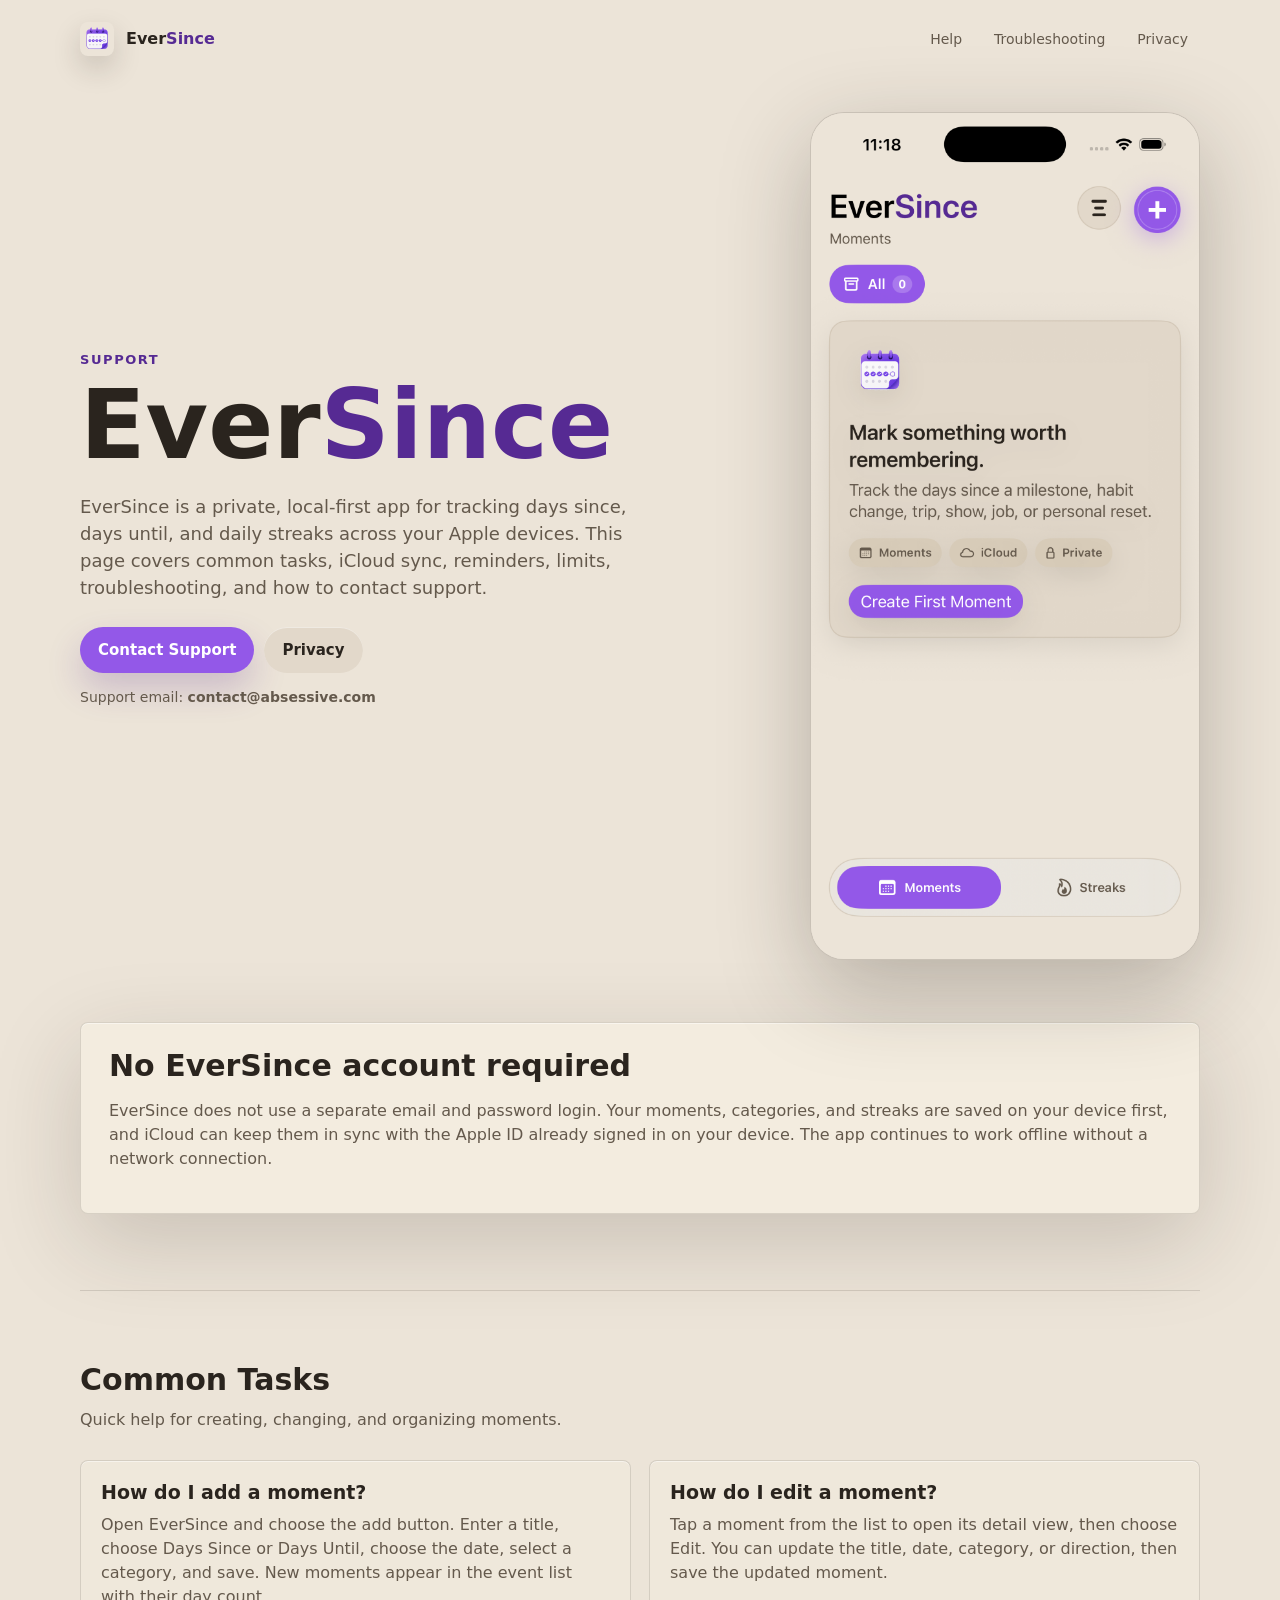
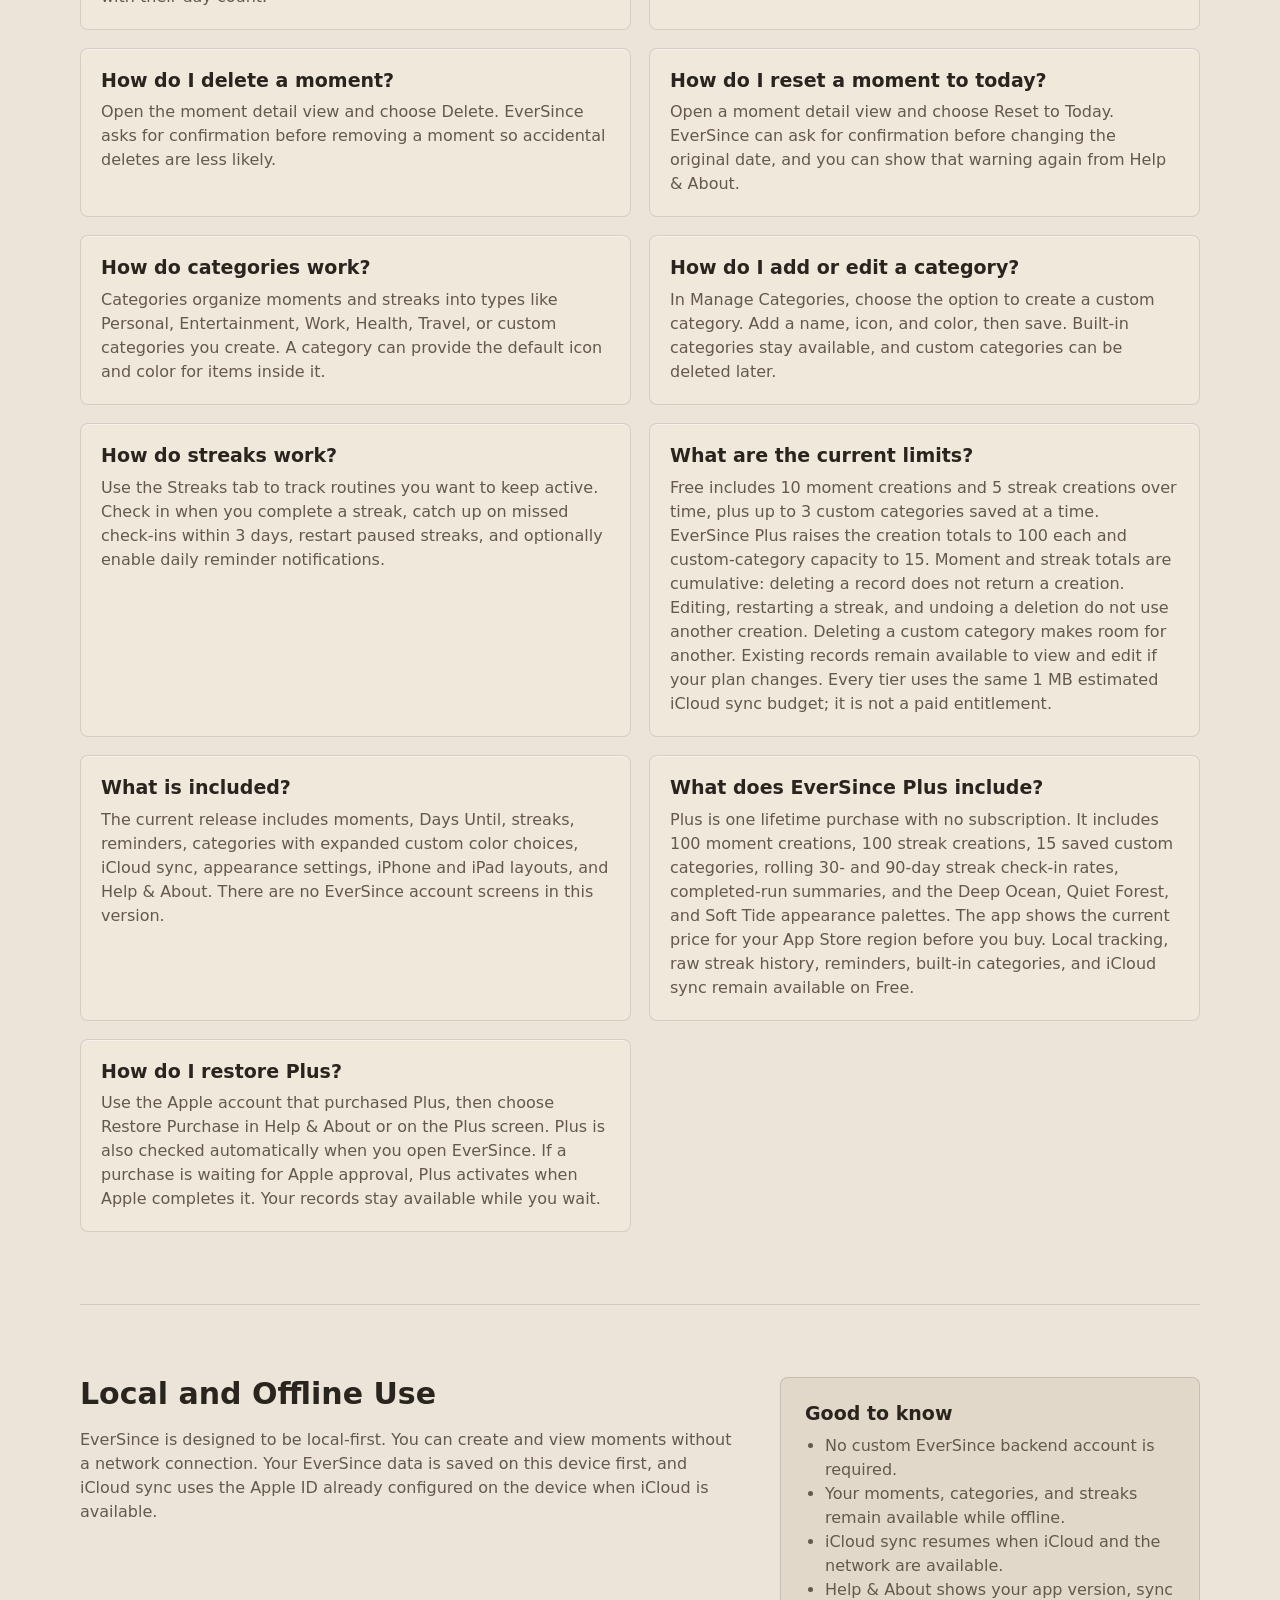
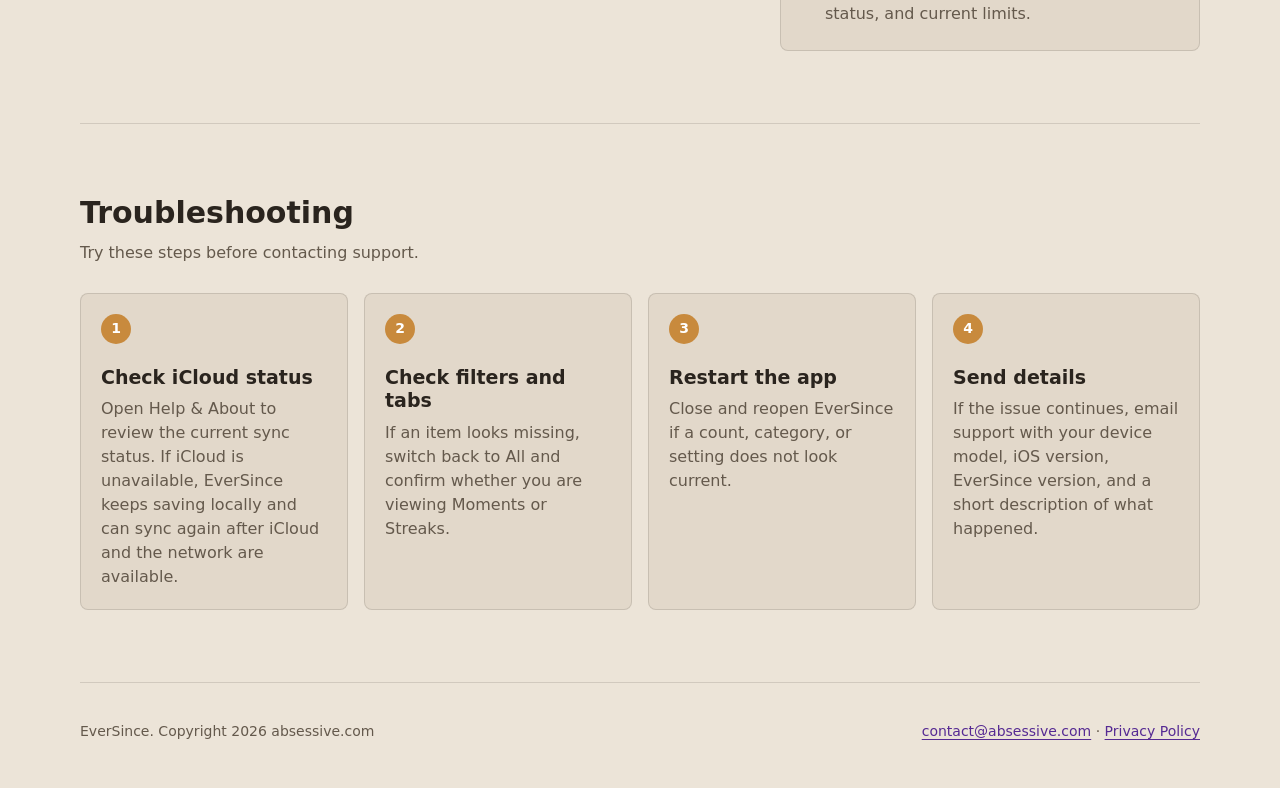
==== commit 9b84a387: "Update FAQ for lifetime Plus and cumulative creation allowances" ====
--- a/index.html
+++ b/index.html
@@ -141,10 +141,16 @@
           <article class="faq-item">
             <h3>What are the current limits?</h3>
             <p>
-              The current release supports up to 5 total moments and streaks,
-              up to 2 custom categories, and up to 1 MB of estimated iCloud
-              sync data. EverSince shows a limit message before you add more
-              than the current release supports.
+              Free includes 10 moment creations and 5 streak creations over
+              time, plus up to 3 custom categories saved at a time. EverSince
+              Plus raises the creation totals to 100 each and custom-category
+              capacity to 15. Moment and streak totals are cumulative:
+              deleting a record does not return a creation. Editing,
+              restarting a streak, and undoing a deletion do not use another
+              creation. Deleting a custom category makes room for another.
+              Existing records remain available to view and edit if your plan
+              changes. Every tier uses the same 1 MB estimated iCloud sync
+              budget; it is not a paid entitlement.
             </p>
           </article>
 
@@ -156,6 +162,31 @@
               sync, appearance settings, iPhone and iPad layouts, and Help
               &amp; About. There are no EverSince account screens in this
               version.
+            </p>
+          </article>
+
+          <article class="faq-item">
+            <h3>What does EverSince Plus include?</h3>
+            <p>
+              Plus is one lifetime purchase with no subscription. It includes
+              100 moment creations, 100 streak creations, 15 saved custom
+              categories, rolling 30- and 90-day streak check-in rates,
+              completed-run summaries, and the Deep Ocean, Quiet Forest,
+              and Soft Tide appearance palettes. The app shows the current
+              price for your App Store region before you buy. Local tracking,
+              raw streak history, reminders, built-in categories, and iCloud
+              sync remain available on Free.
+            </p>
+          </article>
+
+          <article class="faq-item">
+            <h3>How do I restore Plus?</h3>
+            <p>
+              Use the Apple account that purchased Plus, then choose Restore
+              Purchase in Help &amp; About or on the Plus screen. Plus is also
+              checked automatically when you open EverSince. If a purchase
+              is waiting for Apple approval, Plus activates when Apple
+              completes it. Your records stay available while you wait.
             </p>
           </article>
         </div>
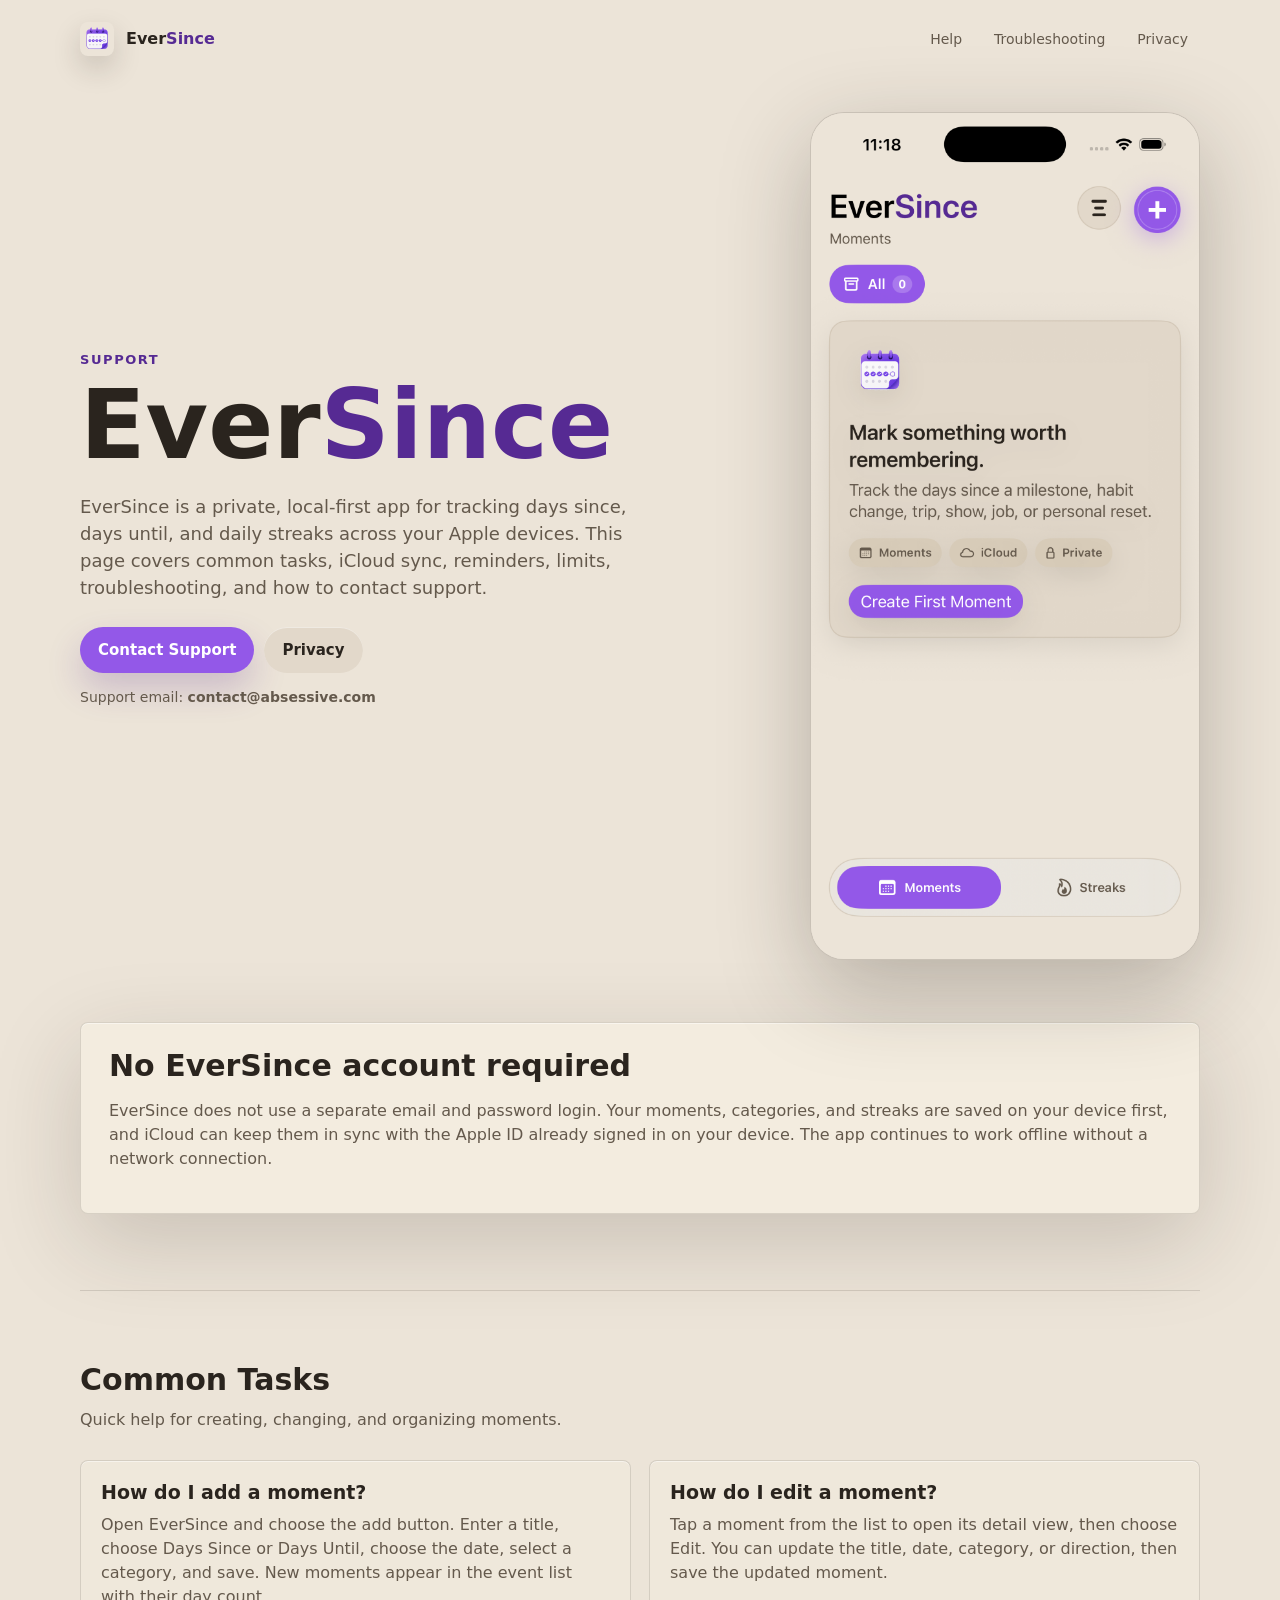
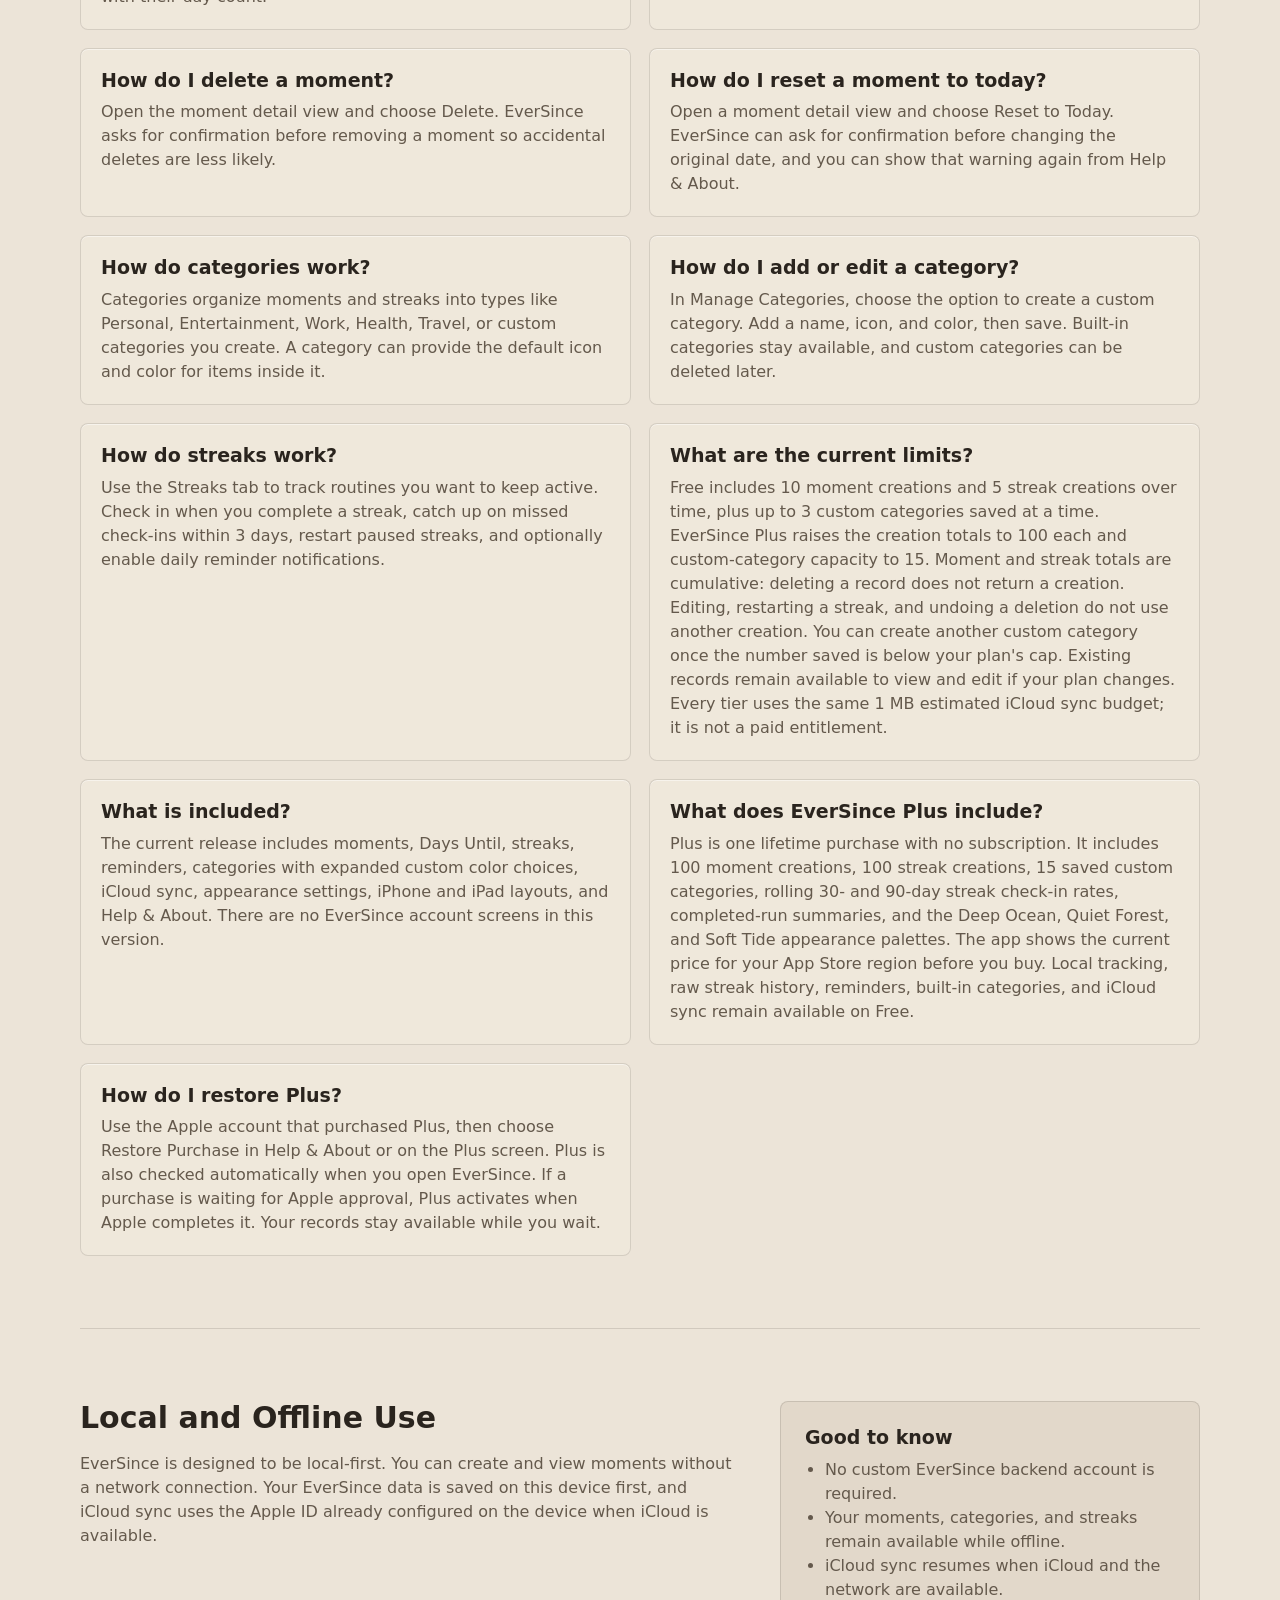
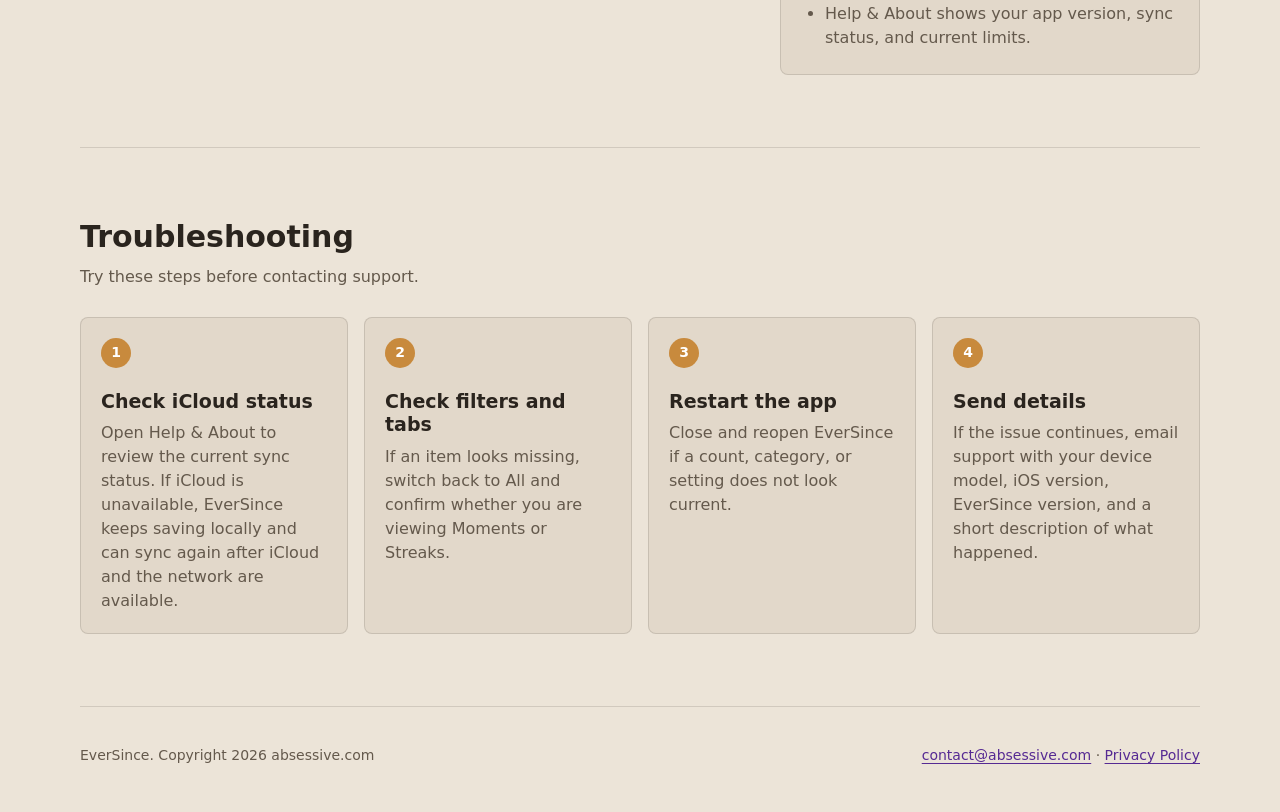
==== commit 3b0ca5f2: "Clarify saved category capacity after a plan change" ====
--- a/index.html
+++ b/index.html
@@ -147,7 +147,8 @@
               capacity to 15. Moment and streak totals are cumulative:
               deleting a record does not return a creation. Editing,
               restarting a streak, and undoing a deletion do not use another
-              creation. Deleting a custom category makes room for another.
+              creation. You can create another custom category once the number
+              saved is below your plan's cap.
               Existing records remain available to view and edit if your plan
               changes. Every tier uses the same 1 MB estimated iCloud sync
               budget; it is not a paid entitlement.
